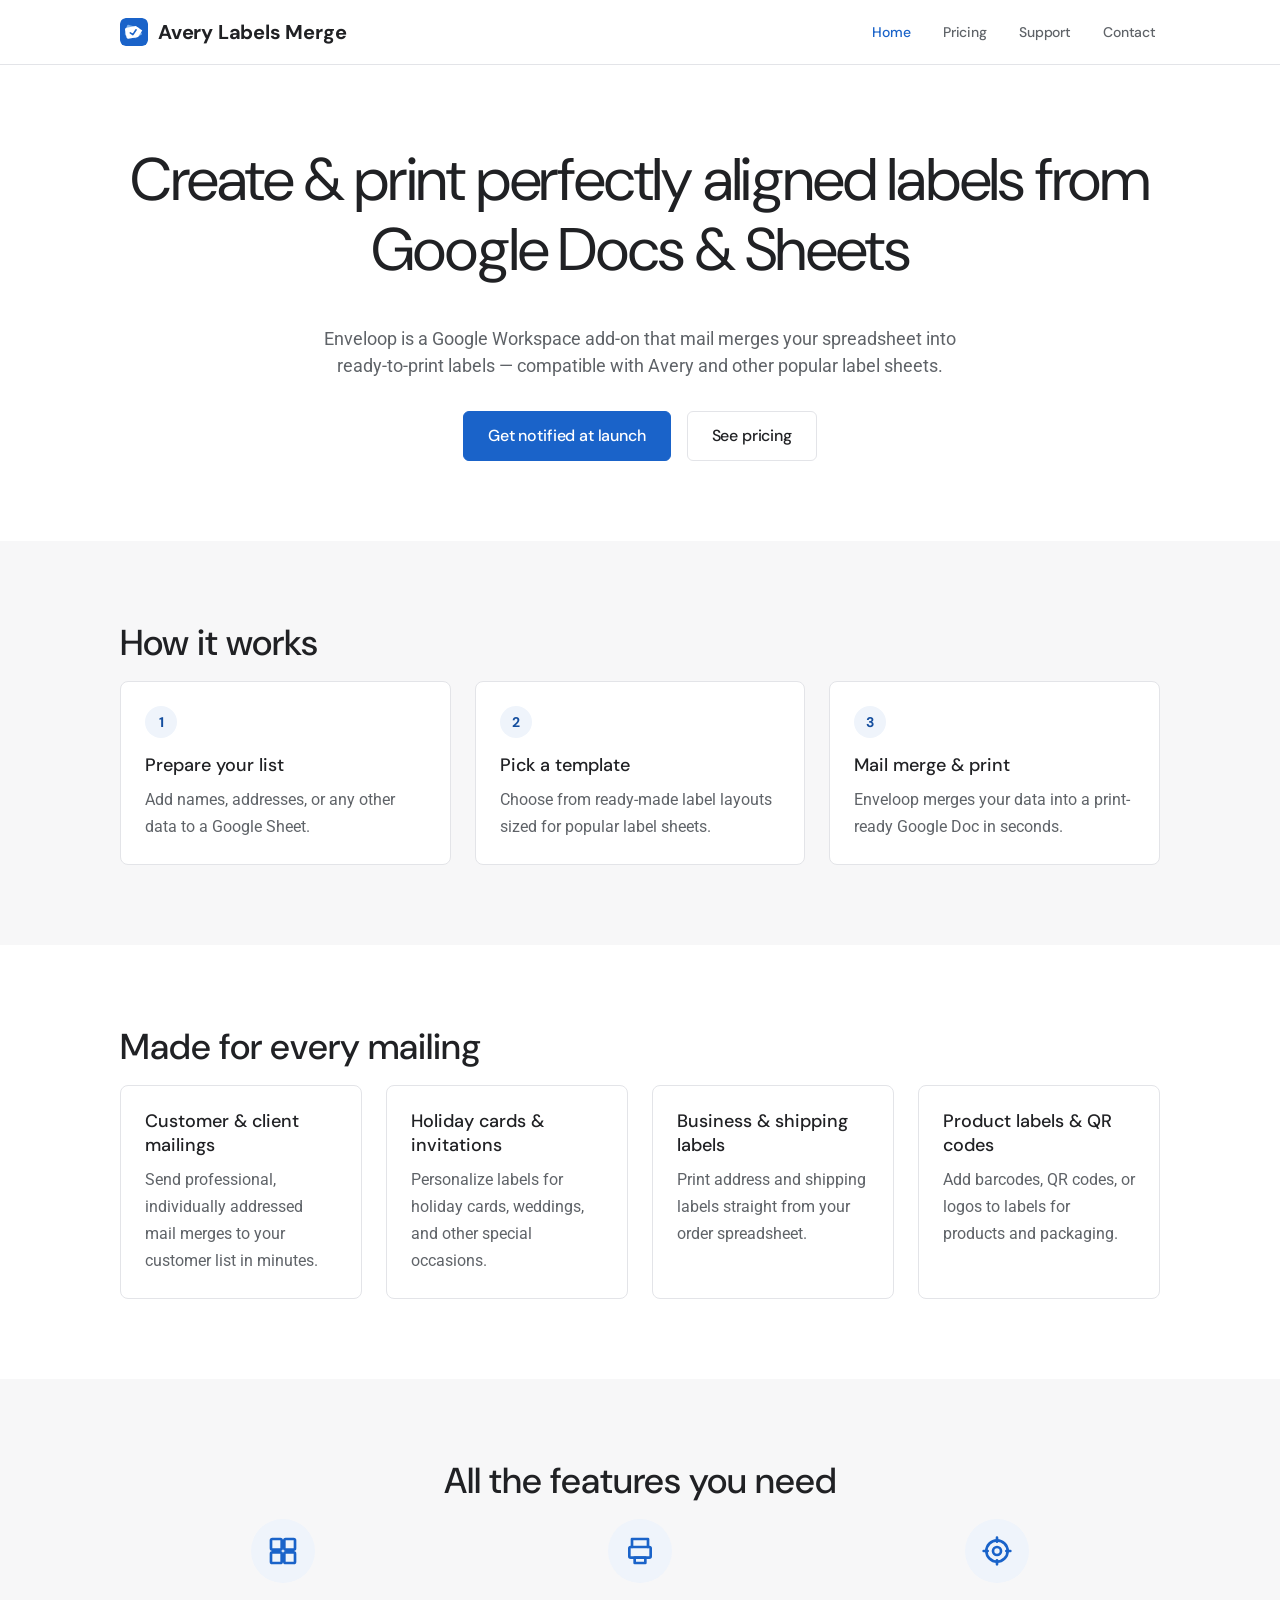
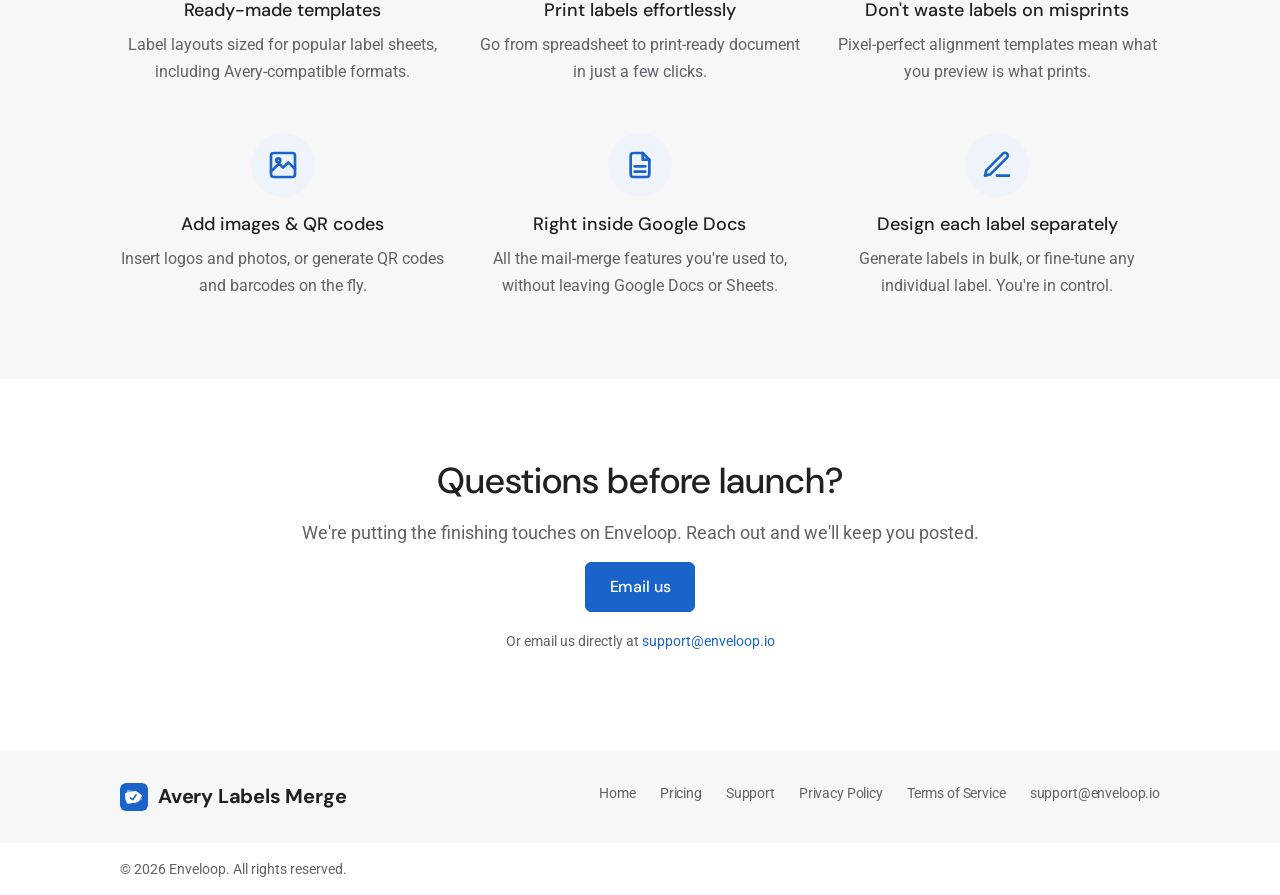
==== index.html @ 73e9cec3 "update logo" ====
<!doctype html>
<html lang="en">
<head>
  <meta charset="UTF-8">
  <meta name="viewport" content="width=device-width, initial-scale=1">
  <title>Enveloop — Mail Merge Labels for Google Docs &amp; Sheets</title>
  <meta name="description" content="Enveloop is a Google Workspace add-on that mail merges your spreadsheet into perfectly aligned, ready-to-print labels. Works with Avery and other popular label sheets.">
  <meta property="og:title" content="Enveloop — Mail Merge Labels for Google Docs &amp; Sheets">
  <meta property="og:description" content="Turn a Google Sheet into ready-to-print labels in minutes.">
  <meta property="og:image" content="assets/images/logo-512.png">
  <link rel="preconnect" href="https://fonts.googleapis.com">
  <link rel="preconnect" href="https://fonts.gstatic.com" crossorigin>
  <link href="https://fonts.googleapis.com/css2?family=DM+Sans:ital,opsz,wght@0,9..40,100..1000;1,9..40,100..1000&family=Roboto:ital,wght@0,100;0,300;0,400;0,500;0,700;0,900;1,100;1,300;1,400;1,500;1,700;1,900&display=swap" rel="stylesheet">
  <link rel="icon" type="image/svg+xml" href="favicon.svg">
  <link rel="icon" type="image/png" sizes="32x32" href="assets/images/logo-32.png">
  <link rel="icon" type="image/png" sizes="128x128" href="assets/images/logo-128.png">
  <link rel="apple-touch-icon" href="assets/images/logo-512.png">
  <link rel="stylesheet" href="assets/css/style.css">
</head>
<body>

  <header class="site-header">
    <div class="container header-inner">
      <a href="index.html" class="logo" aria-label="Enveloop home">
        <img src="assets/images/logo.svg" alt="" class="logo-mark" width="28" height="28">
        <span class="logo-text">Avery Labels Merge</span>
      </a>
      <nav class="nav" id="nav-menu">
        <a href="index.html" aria-current="page">Home</a>
        <a href="pricing.html">Pricing</a>
        <a href="support.html">Support</a>
        <a href="#contact">Contact</a>
      </nav>
      <button class="nav-toggle" aria-label="Toggle navigation" aria-expanded="false" aria-controls="nav-menu">
        <svg viewBox="0 0 24 24" fill="none" stroke="#202124" stroke-width="2" stroke-linecap="round">
          <line x1="3" y1="6" x2="21" y2="6"></line>
          <line x1="3" y1="12" x2="21" y2="12"></line>
          <line x1="3" y1="18" x2="21" y2="18"></line>
        </svg>
      </button>
    </div>
  </header>

  <main>
    <section class="section hero">
      <div class="container">
        <h1>Create &amp; print perfectly aligned labels from Google Docs &amp; Sheets</h1>
        <p class="lede">Enveloop is a Google Workspace add-on that mail merges your spreadsheet into ready-to-print labels — compatible with Avery and other popular label sheets.</p>
        <div class="hero-actions">
          <a class="btn btn-primary" href="mailto:support@enveloop.io?subject=Notify%20me%20when%20Enveloop%20launches">Get notified at launch</a>
          <a class="btn btn-outlined" href="pricing.html">See pricing</a>
        </div>
      </div>
    </section>

    <section class="section section-alt">
      <div class="container">
        <h2>How it works</h2>
        <div class="steps">
          <div class="step-card">
            <span class="step-number">1</span>
            <h3>Prepare your list</h3>
            <p>Add names, addresses, or any other data to a Google Sheet.</p>
          </div>
          <div class="step-card">
            <span class="step-number">2</span>
            <h3>Pick a template</h3>
            <p>Choose from ready-made label layouts sized for popular label sheets.</p>
          </div>
          <div class="step-card">
            <span class="step-number">3</span>
            <h3>Mail merge &amp; print</h3>
            <p>Enveloop merges your data into a print-ready Google Doc in seconds.</p>
          </div>
        </div>
      </div>
    </section>

    <section class="section">
      <div class="container">
        <h2>Made for every mailing</h2>
        <div class="features-grid">
          <div class="feature-card">
            <h3>Customer &amp; client mailings</h3>
            <p>Send professional, individually addressed mail merges to your customer list in minutes.</p>
          </div>
          <div class="feature-card">
            <h3>Holiday cards &amp; invitations</h3>
            <p>Personalize labels for holiday cards, weddings, and other special occasions.</p>
          </div>
          <div class="feature-card">
            <h3>Business &amp; shipping labels</h3>
            <p>Print address and shipping labels straight from your order spreadsheet.</p>
          </div>
          <div class="feature-card">
            <h3>Product labels &amp; QR codes</h3>
            <p>Add barcodes, QR codes, or logos to labels for products and packaging.</p>
          </div>
        </div>
      </div>
    </section>

    <section class="section section-alt icon-features-section">
      <div class="container">
        <h2>All the features you need</h2>
        <div class="icon-features">
          <div class="icon-feature-item">
            <div class="feature-icon-badge">
              <svg viewBox="0 0 24 24" fill="none" stroke="currentColor" stroke-width="2" stroke-linecap="round" stroke-linejoin="round" aria-hidden="true">
                <rect x="3" y="3" width="8" height="8" rx="1"></rect>
                <rect x="13" y="3" width="8" height="8" rx="1"></rect>
                <rect x="3" y="13" width="8" height="8" rx="1"></rect>
                <rect x="13" y="13" width="8" height="8" rx="1"></rect>
              </svg>
            </div>
            <h3>Ready-made templates</h3>
            <p>Label layouts sized for popular label sheets, including Avery-compatible formats.</p>
          </div>
          <div class="icon-feature-item">
            <div class="feature-icon-badge">
              <svg viewBox="0 0 24 24" fill="none" stroke="currentColor" stroke-width="2" stroke-linecap="round" stroke-linejoin="round" aria-hidden="true">
                <path d="M6 9V3h12v6"></path>
                <rect x="4" y="9" width="16" height="8" rx="1"></rect>
                <path d="M8 17h8v4H8z"></path>
              </svg>
            </div>
            <h3>Print labels effortlessly</h3>
            <p>Go from spreadsheet to print-ready document in just a few clicks.</p>
          </div>
          <div class="icon-feature-item">
            <div class="feature-icon-badge">
              <svg viewBox="0 0 24 24" fill="none" stroke="currentColor" stroke-width="2" stroke-linecap="round" stroke-linejoin="round" aria-hidden="true">
                <circle cx="12" cy="12" r="8"></circle>
                <circle cx="12" cy="12" r="3"></circle>
                <path d="M12 2v3M12 19v3M2 12h3M19 12h3"></path>
              </svg>
            </div>
            <h3>Don't waste labels on misprints</h3>
            <p>Pixel-perfect alignment templates mean what you preview is what prints.</p>
          </div>
          <div class="icon-feature-item">
            <div class="feature-icon-badge">
              <svg viewBox="0 0 24 24" fill="none" stroke="currentColor" stroke-width="2" stroke-linecap="round" stroke-linejoin="round" aria-hidden="true">
                <rect x="3" y="3" width="18" height="18" rx="2"></rect>
                <circle cx="8.5" cy="8.5" r="1.5"></circle>
                <path d="M21 15l-5-5-4 4-3-3-6 6"></path>
              </svg>
            </div>
            <h3>Add images &amp; QR codes</h3>
            <p>Insert logos and photos, or generate QR codes and barcodes on the fly.</p>
          </div>
          <div class="icon-feature-item">
            <div class="feature-icon-badge">
              <svg viewBox="0 0 24 24" fill="none" stroke="currentColor" stroke-width="2" stroke-linecap="round" stroke-linejoin="round" aria-hidden="true">
                <path d="M7 3h7l5 5v11a2 2 0 0 1-2 2H7a2 2 0 0 1-2-2V5a2 2 0 0 1 2-2z"></path>
                <path d="M14 3v5h5"></path>
                <path d="M8 13h8M8 17h8"></path>
              </svg>
            </div>
            <h3>Right inside Google Docs</h3>
            <p>All the mail-merge features you're used to, without leaving Google Docs or Sheets.</p>
          </div>
          <div class="icon-feature-item">
            <div class="feature-icon-badge">
              <svg viewBox="0 0 24 24" fill="none" stroke="currentColor" stroke-width="2" stroke-linecap="round" stroke-linejoin="round" aria-hidden="true">
                <path d="M12 20h9"></path>
                <path d="M16.5 3.5a2.1 2.1 0 0 1 3 3L7 19l-4 1 1-4 12.5-12.5z"></path>
              </svg>
            </div>
            <h3>Design each label separately</h3>
            <p>Generate labels in bulk, or fine-tune any individual label. You're in control.</p>
          </div>
        </div>
      </div>
    </section>

    <section id="contact" class="section contact-section">
      <div class="container">
        <h2>Questions before launch?</h2>
        <p>We're putting the finishing touches on Enveloop. Reach out and we'll keep you posted.</p>
        <a class="btn btn-primary" href="mailto:support@enveloop.io?subject=Enveloop%20Inquiry">Email us</a>
        <p class="email-fallback">Or email us directly at <a href="mailto:support@enveloop.io">support@enveloop.io</a></p>
      </div>
    </section>
  </main>

  <footer>
    <div class="footer-top">
      <div class="container footer-top-inner">
        <div class="footer-brand">
          <a href="index.html" class="logo" aria-label="Enveloop home">
            <img src="assets/images/logo.svg" alt="" class="logo-mark" width="28" height="28">
            <span class="logo-text">Avery Labels Merge</span>
          </a>
        </div>
        <nav class="footer-nav">
          <a href="index.html">Home</a>
          <a href="pricing.html">Pricing</a>
          <a href="support.html">Support</a>
          <a href="privacy-policy.html">Privacy Policy</a>
          <a href="terms-of-service.html">Terms of Service</a>
          <a href="mailto:support@enveloop.io" class="email-link">support@enveloop.io</a>
        </nav>
      </div>
    </div>
    <div class="footer-bottom">
      <div class="container">
        <p>&copy; 2026 Enveloop. All rights reserved.</p>
      </div>
    </div>
  </footer>

  <script src="assets/js/main.js" defer></script>
</body>
</html>
---- assets/css/style.css ----
/* ==========================================================================
   Tokens
   ========================================================================== */
:root {
  --color-text: #202124;
  --color-text-muted: #5f6368;
  --color-border: #e3e4e8;
  --color-hover-bg: #f1f2f3;
  --color-placeholder: #9c9fab;
  --color-primary: #1a63c9;
  --color-primary-hover: #144e9e;
  --color-primary-light-bg: #eff4fb;
  --color-accent: #7db1ec;
  --color-danger: #ff3b30;
  --color-bg-alt: #f7f7f8;
  --color-white: #ffffff;

  --font-heading: "DM Sans", sans-serif;
  --font-body: "Roboto", sans-serif;

  --space-1: 8px;
  --space-2: 16px;
  --space-3: 24px;
  --space-4: 32px;
  --space-5: 40px;
  --space-6: 48px;
  --space-8: 64px;
  --space-10: 80px;

  --radius-sm: 6px;
  --radius-md: 8px;
  --radius-lg: 12px;
  --radius-xl: 16px;

  --container-width: 1088px;
}

/* ==========================================================================
   Reset
   ========================================================================== */
*, *::before, *::after {
  box-sizing: border-box;
}

html {
  scroll-behavior: smooth;
}

body {
  margin: 0;
}

img, svg {
  display: block;
  max-width: 100%;
}

a {
  color: inherit;
  text-decoration: none;
}

ul {
  margin: 0;
  padding: 0;
  list-style: none;
}

/* ==========================================================================
   Base typography
   ========================================================================== */
body {
  font-family: var(--font-body);
  font-size: 18px;
  line-height: 150%;
  color: var(--color-text-muted);
  background: var(--color-white);
}

h1, h2, h3, h4 {
  font-family: var(--font-heading);
  color: var(--color-text);
  margin: 0 0 var(--space-2);
}

h1 {
  font-weight: 400;
  letter-spacing: -0.02em;
  font-size: 40px;
  line-height: 120%;
  margin-bottom: var(--space-5);
}

h2 {
  font-weight: 500;
  font-size: 32px;
  line-height: 125%;
}

h3 {
  font-weight: 500;
  font-size: 24px;
  line-height: 133%;
}

p {
  margin: 0 0 var(--space-2);
}

@media (min-width: 992px) {
  h1 {
    font-size: 60px;
    line-height: 117%;
  }

  h2 {
    font-size: 36px;
    line-height: 122%;
  }
}

/* ==========================================================================
   Layout helpers
   ========================================================================== */
.container {
  width: 100%;
  max-width: var(--container-width);
  margin-inline: auto;
  padding-inline: var(--space-2);
}

@media (min-width: 1200px) {
  .container {
    padding-inline: var(--space-3);
  }
}

.section {
  padding-block: var(--space-5);
}

@media (min-width: 992px) {
  .section {
    padding-block: var(--space-10);
  }
}

.section-alt {
  background: var(--color-bg-alt);
}

/* ==========================================================================
   Buttons
   ========================================================================== */
.btn {
  position: relative;
  display: inline-flex;
  align-items: center;
  justify-content: center;
  white-space: nowrap;
  font-family: var(--font-heading);
  font-size: 16px;
  line-height: 150%;
  font-weight: 500;
  letter-spacing: -0.01em;
  border-radius: var(--radius-sm);
  padding: 12px 24px;
  border: 1px solid transparent;
  cursor: pointer;
  transition: background-color 0.15s ease, border-color 0.15s ease, color 0.15s ease;
}

.btn-primary {
  background: var(--color-primary);
  border-color: var(--color-primary);
  color: var(--color-white);
}

.btn-primary:hover {
  background: var(--color-primary-hover);
  border-color: var(--color-primary-hover);
}

.btn-outlined {
  background: var(--color-white);
  border-color: var(--color-border);
  color: var(--color-text);
}

.btn-outlined:hover {
  background: var(--color-hover-bg);
}

/* ==========================================================================
   Header
   ========================================================================== */
.site-header {
  position: sticky;
  top: 0;
  z-index: 100;
  background: var(--color-white);
  border-bottom: 1px solid var(--color-border);
}

.header-inner {
  display: flex;
  align-items: center;
  justify-content: space-between;
  min-height: 64px;
  gap: var(--space-2);
}

.logo {
  display: inline-flex;
  align-items: center;
  gap: 10px;
  flex-shrink: 0;
}

.logo-mark {
  width: 28px;
  height: 28px;
  border-radius: var(--radius-sm);
}

.logo-text {
  font-family: var(--font-heading);
  font-size: 20px;
  font-weight: 700;
  letter-spacing: -0.01em;
  color: var(--color-text);
}

.nav {
  display: flex;
  align-items: center;
  gap: var(--space-3);
}

.nav a {
  font-family: var(--font-heading);
  font-size: 14px;
  font-weight: 500;
  letter-spacing: -0.01em;
  color: var(--color-text-muted);
  padding: 8px 4px;
}

.nav a:hover,
.nav a[aria-current="page"] {
  color: var(--color-primary);
}

.nav-toggle {
  display: none;
  align-items: center;
  justify-content: center;
  width: 40px;
  height: 40px;
  padding: 0;
  border: 0;
  background: transparent;
  cursor: pointer;
}

.nav-toggle svg {
  width: 24px;
  height: 24px;
}

@media (max-width: 767px) {
  .nav-toggle {
    display: inline-flex;
  }

  .nav {
    position: absolute;
    top: 100%;
    left: 0;
    right: 0;
    flex-direction: column;
    align-items: flex-start;
    gap: 0;
    background: var(--color-white);
    border-bottom: 1px solid var(--color-border);
    padding: var(--space-2);
    display: none;
  }

  .nav.is-open {
    display: flex;
  }

  .nav a {
    width: 100%;
    padding: 12px 4px;
  }
}

/* ==========================================================================
   Hero
   ========================================================================== */
.hero {
  text-align: center;
}

.hero .lede {
  max-width: 640px;
  margin: 0 auto var(--space-4);
  font-size: 18px;
  line-height: 150%;
}

.hero-actions {
  display: flex;
  flex-wrap: wrap;
  justify-content: center;
  gap: var(--space-2);
}

/* ==========================================================================
   How it works (steps)
   ========================================================================== */
.steps {
  display: grid;
  gap: var(--space-3);
  grid-template-columns: 1fr;
  counter-reset: step;
}

@media (min-width: 768px) {
  .steps {
    grid-template-columns: repeat(3, 1fr);
  }
}

.step-card {
  border: 1px solid var(--color-border);
  border-radius: var(--radius-md);
  padding: var(--space-3);
  background: var(--color-white);
}

.step-number {
  display: inline-flex;
  align-items: center;
  justify-content: center;
  width: 32px;
  height: 32px;
  margin-bottom: var(--space-2);
  border-radius: 50%;
  background: var(--color-primary-light-bg);
  color: var(--color-primary-hover);
  font-family: var(--font-heading);
  font-weight: 700;
  font-size: 14px;
}

.step-card h3 {
  font-size: 18px;
  margin-bottom: var(--space-1);
}

.step-card p {
  margin-bottom: 0;
  font-size: 16px;
}

/* ==========================================================================
   Features
   ========================================================================== */
.features-grid {
  display: grid;
  gap: var(--space-3);
  grid-template-columns: 1fr;
}

@media (min-width: 768px) {
  .features-grid {
    grid-template-columns: repeat(2, 1fr);
  }
}

@media (min-width: 1200px) {
  .features-grid {
    grid-template-columns: repeat(4, 1fr);
  }
}

.feature-card {
  border: 1px solid var(--color-border);
  border-radius: var(--radius-md);
  padding: var(--space-3);
}

.feature-card h3 {
  font-size: 18px;
  margin-bottom: var(--space-1);
}

.feature-card p {
  margin-bottom: 0;
  font-size: 16px;
}

/* ==========================================================================
   Icon features (centered icon-led feature list)
   ========================================================================== */
.icon-features-section {
  text-align: center;
}

.icon-features {
  display: grid;
  gap: var(--space-6) var(--space-4);
  grid-template-columns: 1fr;
}

@media (min-width: 768px) {
  .icon-features {
    grid-template-columns: repeat(3, 1fr);
  }
}

.feature-icon-badge {
  display: flex;
  align-items: center;
  justify-content: center;
  width: 64px;
  height: 64px;
  margin: 0 auto var(--space-2);
  border-radius: 50%;
  background: var(--color-primary-light-bg);
  color: var(--color-primary);
}

.feature-icon-badge svg {
  width: 32px;
  height: 32px;
}

.icon-feature-item h3 {
  font-size: 18px;
  margin-bottom: var(--space-1);
}

.icon-feature-item p {
  margin-bottom: 0;
  font-size: 16px;
}

/* ==========================================================================
   Page header (Pricing / Support)
   ========================================================================== */
.page-header {
  text-align: center;
}

.page-header .lede {
  max-width: 560px;
  margin: 0 auto;
  font-size: 18px;
}

/* ==========================================================================
   Pricing
   ========================================================================== */
.pricing-grid {
  display: grid;
  gap: var(--space-3);
  grid-template-columns: 1fr;
  align-items: stretch;
}

@media (min-width: 768px) {
  .pricing-grid {
    grid-template-columns: repeat(3, 1fr);
  }
}

.pricing-card {
  position: relative;
  display: flex;
  flex-direction: column;
  border: 1px solid var(--color-border);
  border-radius: var(--radius-lg);
  padding: var(--space-4);
  background: var(--color-white);
}

.pricing-card--featured {
  border-color: var(--color-primary);
  box-shadow: 0 0 0 1px var(--color-primary);
}

.pricing-badge {
  position: absolute;
  top: -14px;
  left: var(--space-4);
  background: var(--color-primary);
  color: var(--color-white);
  font-family: var(--font-heading);
  font-size: 12px;
  font-weight: 700;
  letter-spacing: 0.02em;
  text-transform: uppercase;
  padding: 4px 12px;
  border-radius: var(--radius-xl);
}

.pricing-card h3 {
  margin-bottom: 4px;
}

.pricing-price {
  font-family: var(--font-heading);
  color: var(--color-text);
  font-size: 36px;
  font-weight: 500;
  letter-spacing: -0.02em;
  margin-bottom: var(--space-3);
}

.pricing-price span {
  font-size: 16px;
  font-weight: 400;
  color: var(--color-text-muted);
}

.pricing-features {
  margin-bottom: var(--space-4);
  flex-grow: 1;
}

.pricing-features li {
  position: relative;
  padding-left: 24px;
  margin-bottom: var(--space-1);
  font-size: 15px;
}

.pricing-features li::before {
  content: "";
  position: absolute;
  left: 0;
  top: 8px;
  width: 14px;
  height: 10px;
  border-left: 2px solid var(--color-primary);
  border-bottom: 2px solid var(--color-primary);
  transform: rotate(-45deg);
}

.pricing-card .btn {
  width: 100%;
}

.pricing-note {
  text-align: center;
  margin-top: var(--space-4);
  font-size: 15px;
}

.pricing-note a {
  color: var(--color-primary);
}

/* ==========================================================================
   FAQ
   ========================================================================== */
.faq {
  max-width: 720px;
  margin: 0 auto;
}

.faq-item {
  border-bottom: 1px solid var(--color-border);
  padding-block: var(--space-2);
}

.faq-item summary {
  cursor: pointer;
  font-family: var(--font-heading);
  font-weight: 500;
  font-size: 17px;
  color: var(--color-text);
  list-style: none;
}

.faq-item summary::-webkit-details-marker {
  display: none;
}

.faq-item summary::before {
  content: "+";
  display: inline-block;
  width: 20px;
  color: var(--color-primary);
  font-weight: 700;
}

.faq-item[open] summary::before {
  content: "\2212";
}

.faq-item p {
  margin: var(--space-1) 0 0 20px;
  font-size: 15px;
}

/* ==========================================================================
   Contact section
   ========================================================================== */
.contact-section {
  text-align: center;
}

.contact-section .email-fallback {
  margin-top: var(--space-2);
  font-size: 14px;
}

.contact-section .email-fallback a {
  color: var(--color-primary);
}

/* ==========================================================================
   Footer
   ========================================================================== */
.footer-top {
  background: var(--color-bg-alt);
  padding-block: var(--space-4);
}

.footer-top-inner {
  display: flex;
  flex-wrap: wrap;
  align-items: flex-start;
  justify-content: space-between;
  gap: var(--space-3);
}

.footer-brand {
  display: flex;
  flex-direction: column;
  gap: var(--space-1);
}

.footer-nav {
  display: flex;
  flex-wrap: wrap;
  gap: var(--space-3);
}

.footer-nav a,
.footer-top .email-link {
  font-size: 14px;
  line-height: 143%;
  letter-spacing: -0.01em;
  color: var(--color-text-muted);
}

.footer-nav a:hover,
.footer-top .email-link:hover {
  color: var(--color-primary);
}

.footer-bottom {
  background: var(--color-white);
  padding-block: var(--space-2);
}

.footer-bottom p {
  margin: 0;
  font-size: 14px;
  line-height: 143%;
  color: var(--color-text-muted);
}

/* ==========================================================================
   Legal pages (Privacy Policy / Terms of Service)
   ========================================================================== */
.legal-page h1 {
  margin-bottom: var(--space-1);
}

.effective-date {
  font-size: 14px;
  color: var(--color-placeholder);
  margin-bottom: var(--space-5);
}

.legal-toc {
  border: 1px solid var(--color-border);
  border-radius: var(--radius-md);
  padding: var(--space-3);
  margin-bottom: var(--space-5);
}

.legal-toc p {
  font-family: var(--font-heading);
  font-weight: 500;
  color: var(--color-text);
  margin-bottom: var(--space-1);
}

.legal-toc ol {
  margin: 0;
  padding-left: 20px;
}

.legal-toc li {
  font-size: 14px;
  margin-bottom: 4px;
}

.legal-toc a {
  color: var(--color-text-muted);
}

.legal-toc a:hover {
  color: var(--color-primary);
}

.legal-content h2 {
  font-size: 24px;
  line-height: 133%;
  margin-top: var(--space-5);
  margin-bottom: var(--space-2);
  scroll-margin-top: 80px;
}

.legal-content h2:first-of-type {
  margin-top: 0;
}

.legal-content p,
.legal-content li {
  font-size: 16px;
  margin-bottom: var(--space-2);
}

.legal-content ul {
  padding-left: 20px;
  list-style: disc;
}

.legal-content strong {
  color: var(--color-text);
}
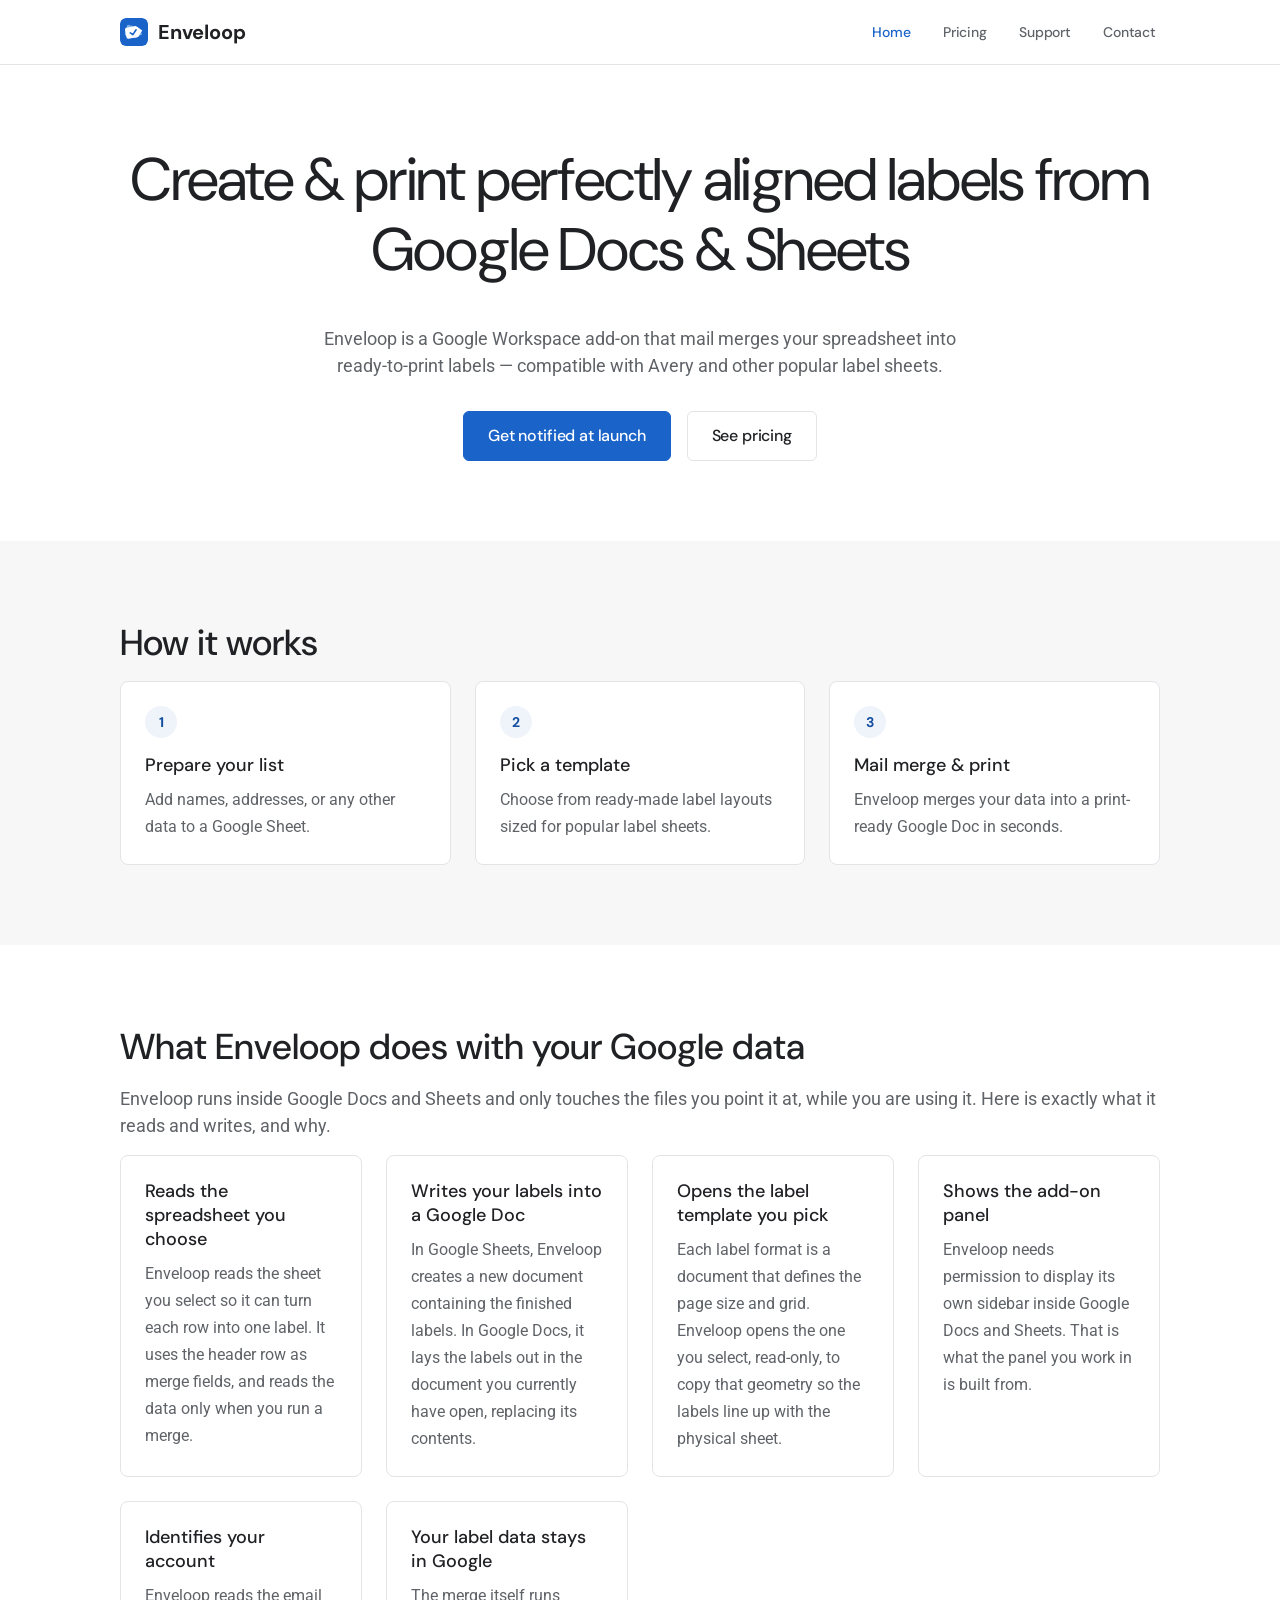
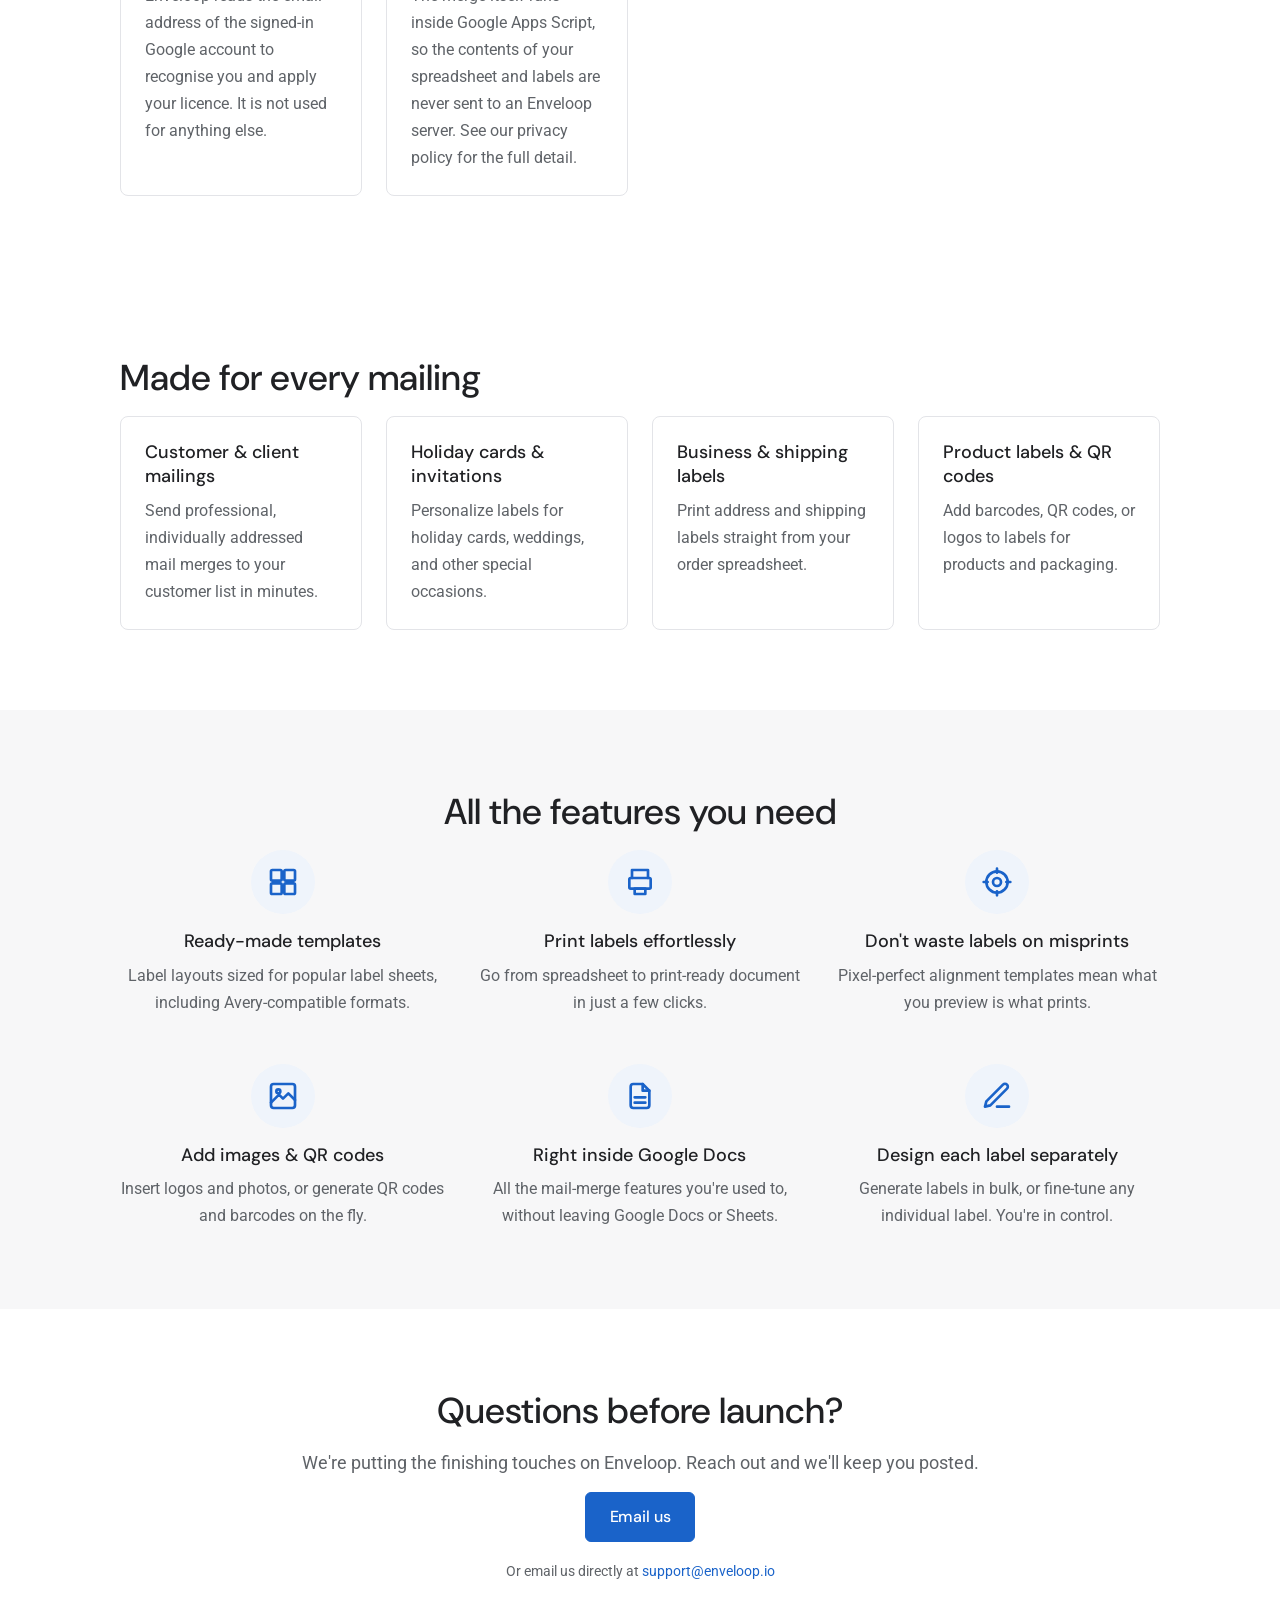
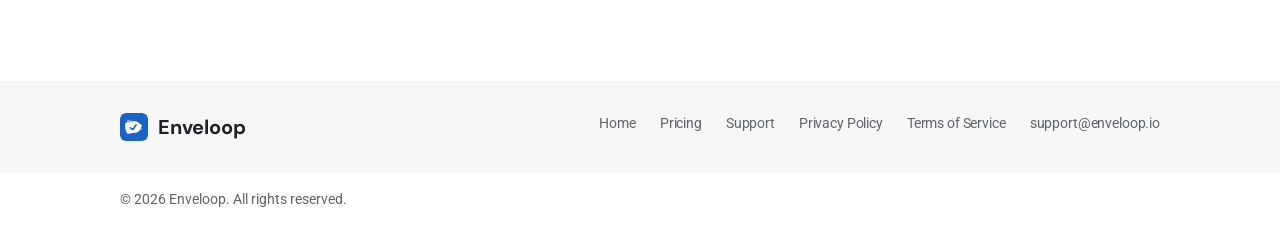
==== commit c83d5ed2: "Fix branding verification issues: single app name, explain data use Two issues were raised on the pr" ====
--- a/index.html
+++ b/index.html
@@ -23,7 +23,7 @@
     <div class="container header-inner">
       <a href="index.html" class="logo" aria-label="Enveloop home">
         <img src="assets/images/logo.svg" alt="" class="logo-mark" width="28" height="28">
-        <span class="logo-text">Avery Labels Merge</span>
+        <span class="logo-text">Enveloop</span>
       </a>
       <nav class="nav" id="nav-menu">
         <a href="index.html" aria-current="page">Home</a>
@@ -76,6 +76,39 @@
       </div>
     </section>
 
+    <section id="data-use" class="section">
+      <div class="container">
+        <h2>What Enveloop does with your Google data</h2>
+        <p class="lede">Enveloop runs inside Google Docs and Sheets and only touches the files you point it at, while you are using it. Here is exactly what it reads and writes, and why.</p>
+        <div class="features-grid">
+          <div class="feature-card">
+            <h3>Reads the spreadsheet you choose</h3>
+            <p>Enveloop reads the sheet you select so it can turn each row into one label. It uses the header row as merge fields, and reads the data only when you run a merge.</p>
+          </div>
+          <div class="feature-card">
+            <h3>Writes your labels into a Google Doc</h3>
+            <p>In Google Sheets, Enveloop creates a new document containing the finished labels. In Google Docs, it lays the labels out in the document you currently have open, replacing its contents.</p>
+          </div>
+          <div class="feature-card">
+            <h3>Opens the label template you pick</h3>
+            <p>Each label format is a document that defines the page size and grid. Enveloop opens the one you select, read-only, to copy that geometry so the labels line up with the physical sheet.</p>
+          </div>
+          <div class="feature-card">
+            <h3>Shows the add-on panel</h3>
+            <p>Enveloop needs permission to display its own sidebar inside Google Docs and Sheets. That is what the panel you work in is built from.</p>
+          </div>
+          <div class="feature-card">
+            <h3>Identifies your account</h3>
+            <p>Enveloop reads the email address of the signed-in Google account to recognise you and apply your licence. It is not used for anything else.</p>
+          </div>
+          <div class="feature-card">
+            <h3>Your label data stays in Google</h3>
+            <p>The merge itself runs inside Google Apps Script, so the contents of your spreadsheet and labels are never sent to an Enveloop server. See our <a href="privacy-policy.html">privacy policy</a> for the full detail.</p>
+          </div>
+        </div>
+      </div>
+    </section>
+
     <section class="section">
       <div class="container">
         <h2>Made for every mailing</h2>
@@ -190,7 +223,7 @@
         <div class="footer-brand">
           <a href="index.html" class="logo" aria-label="Enveloop home">
             <img src="assets/images/logo.svg" alt="" class="logo-mark" width="28" height="28">
-            <span class="logo-text">Avery Labels Merge</span>
+            <span class="logo-text">Enveloop</span>
           </a>
         </div>
         <nav class="footer-nav">
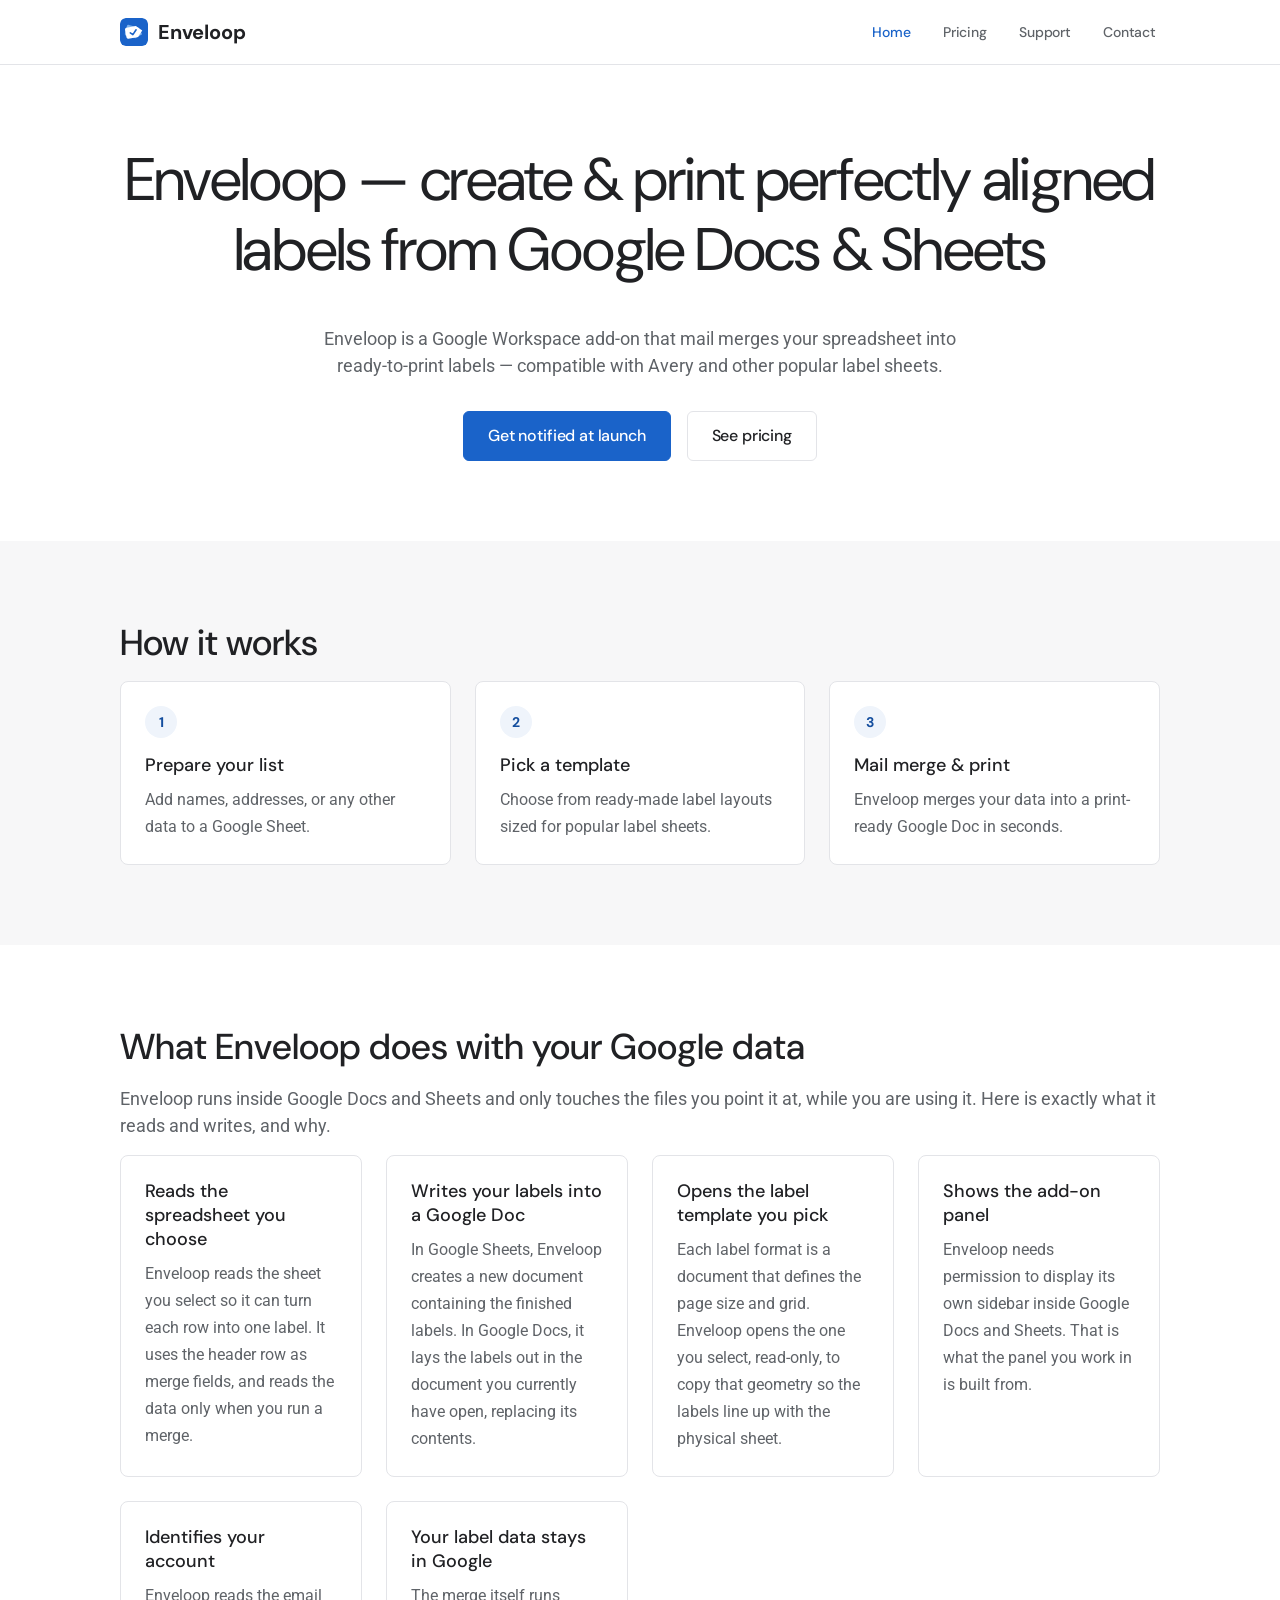
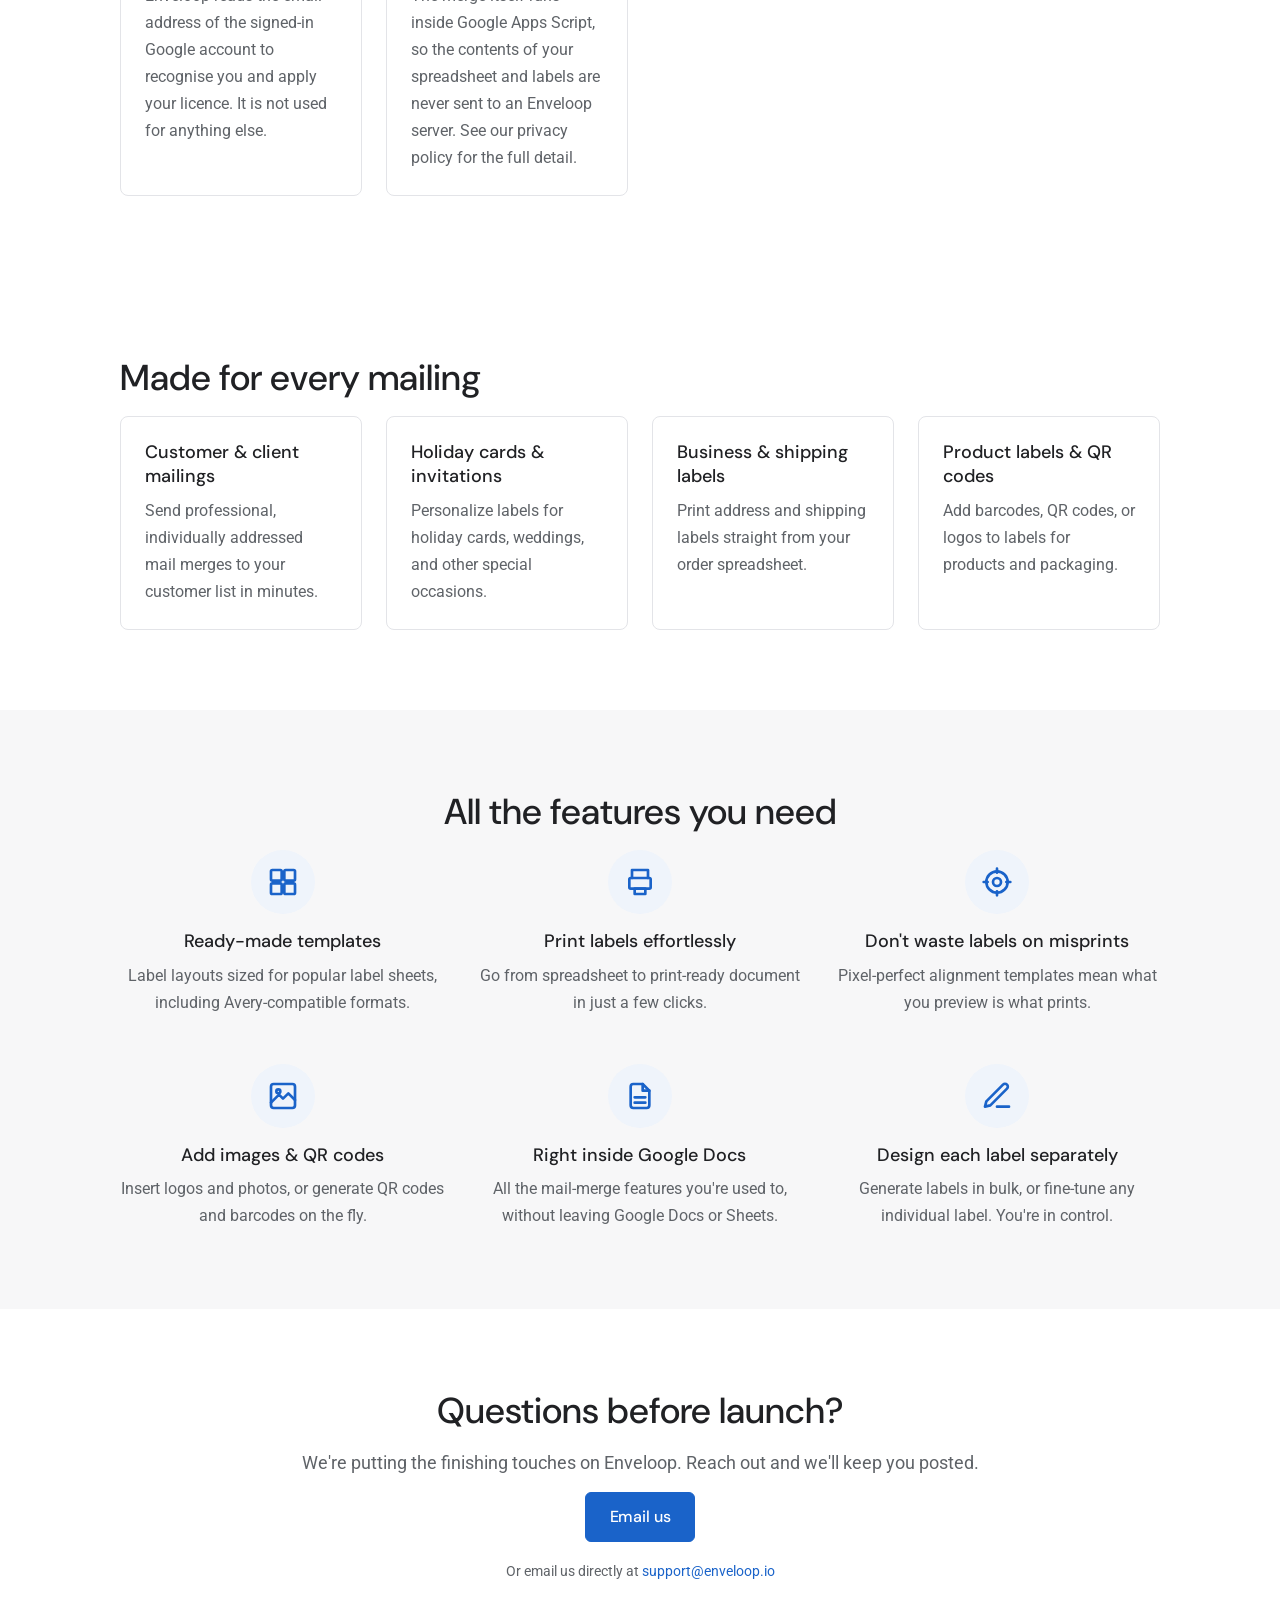
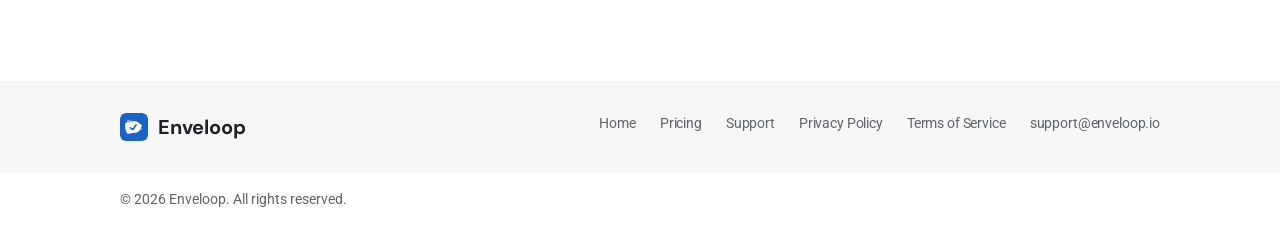
==== commit c6ad5b90: "Put the app name in the h1 and og:site_name Brand verification keeps reporting that the OAuth app na" ====
--- a/index.html
+++ b/index.html
@@ -5,6 +5,7 @@
   <meta name="viewport" content="width=device-width, initial-scale=1">
   <title>Enveloop — Mail Merge Labels for Google Docs &amp; Sheets</title>
   <meta name="description" content="Enveloop is a Google Workspace add-on that mail merges your spreadsheet into perfectly aligned, ready-to-print labels. Works with Avery and other popular label sheets.">
+  <meta property="og:site_name" content="Enveloop">
   <meta property="og:title" content="Enveloop — Mail Merge Labels for Google Docs &amp; Sheets">
   <meta property="og:description" content="Turn a Google Sheet into ready-to-print labels in minutes.">
   <meta property="og:image" content="assets/images/logo-512.png">
@@ -44,7 +45,7 @@
   <main>
     <section class="section hero">
       <div class="container">
-        <h1>Create &amp; print perfectly aligned labels from Google Docs &amp; Sheets</h1>
+        <h1>Enveloop — create &amp; print perfectly aligned labels from Google Docs &amp; Sheets</h1>
         <p class="lede">Enveloop is a Google Workspace add-on that mail merges your spreadsheet into ready-to-print labels — compatible with Avery and other popular label sheets.</p>
         <div class="hero-actions">
           <a class="btn btn-primary" href="mailto:support@enveloop.io?subject=Notify%20me%20when%20Enveloop%20launches">Get notified at launch</a>
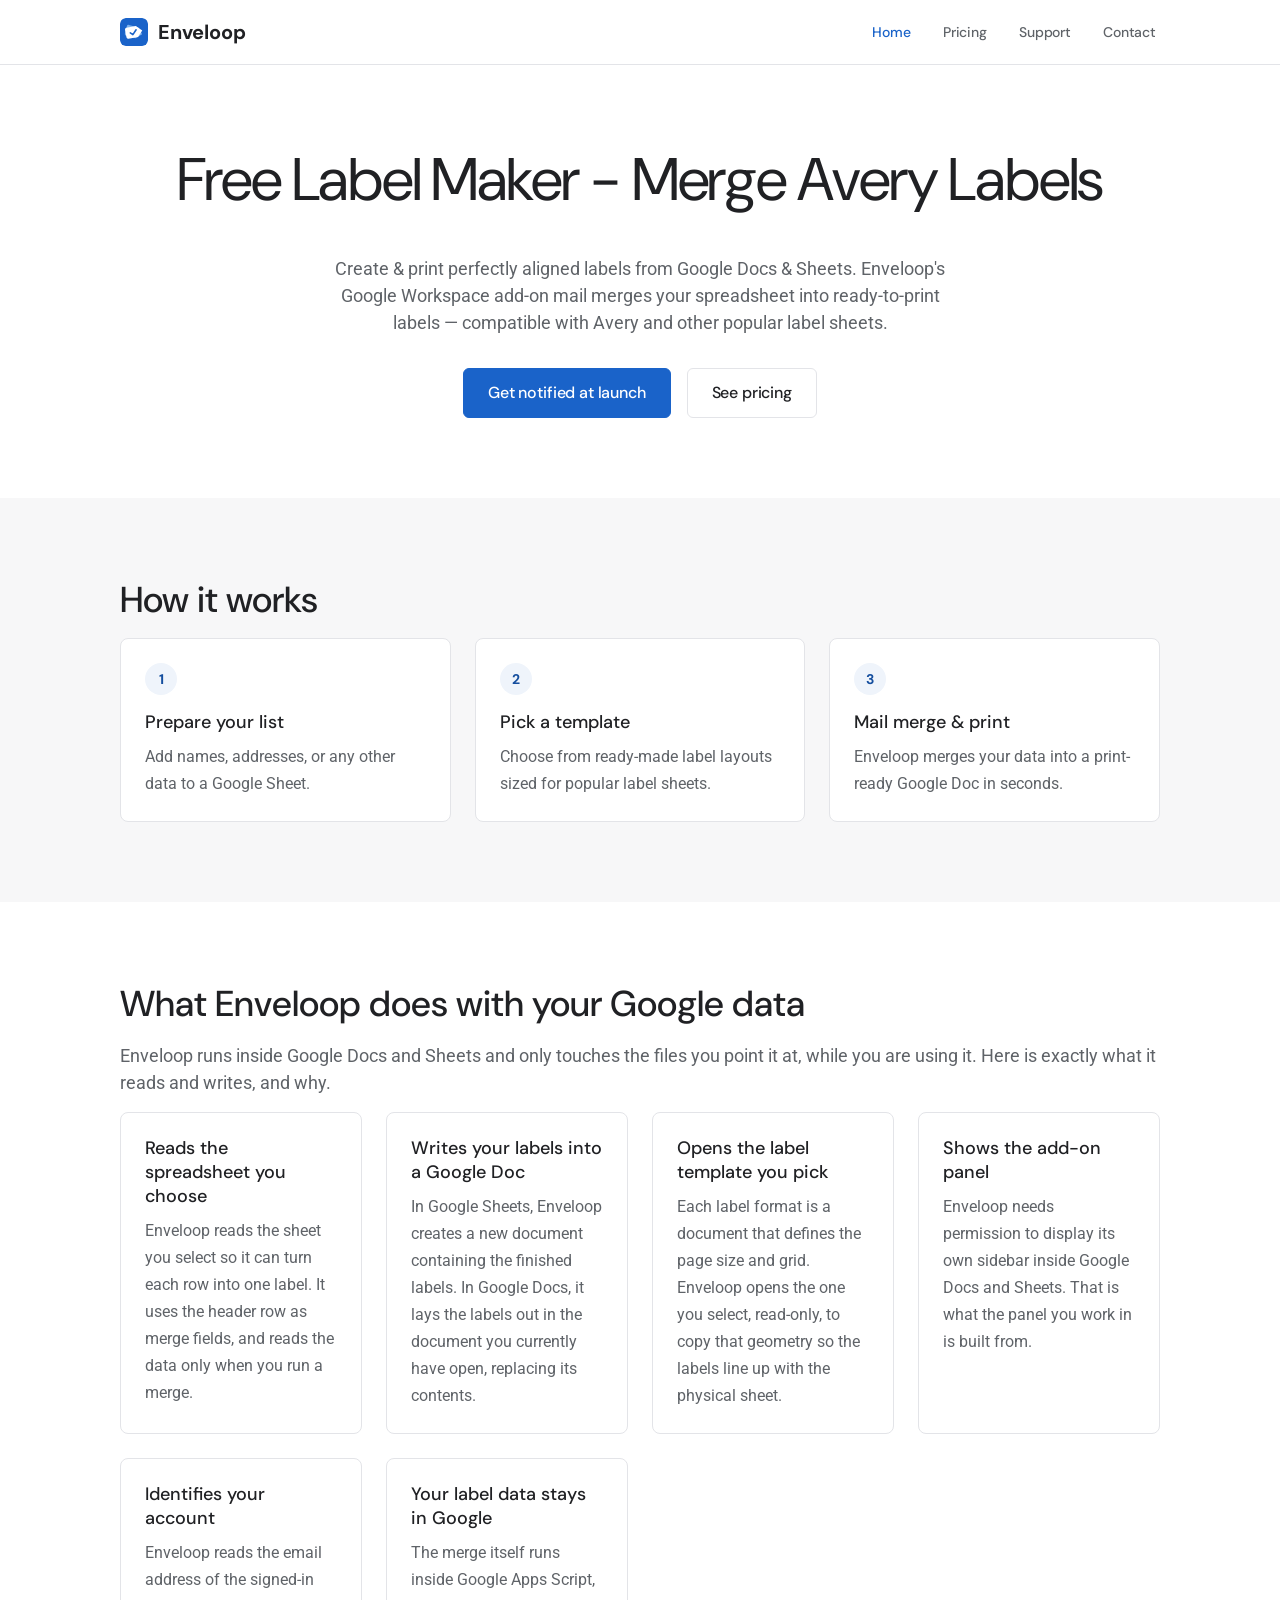
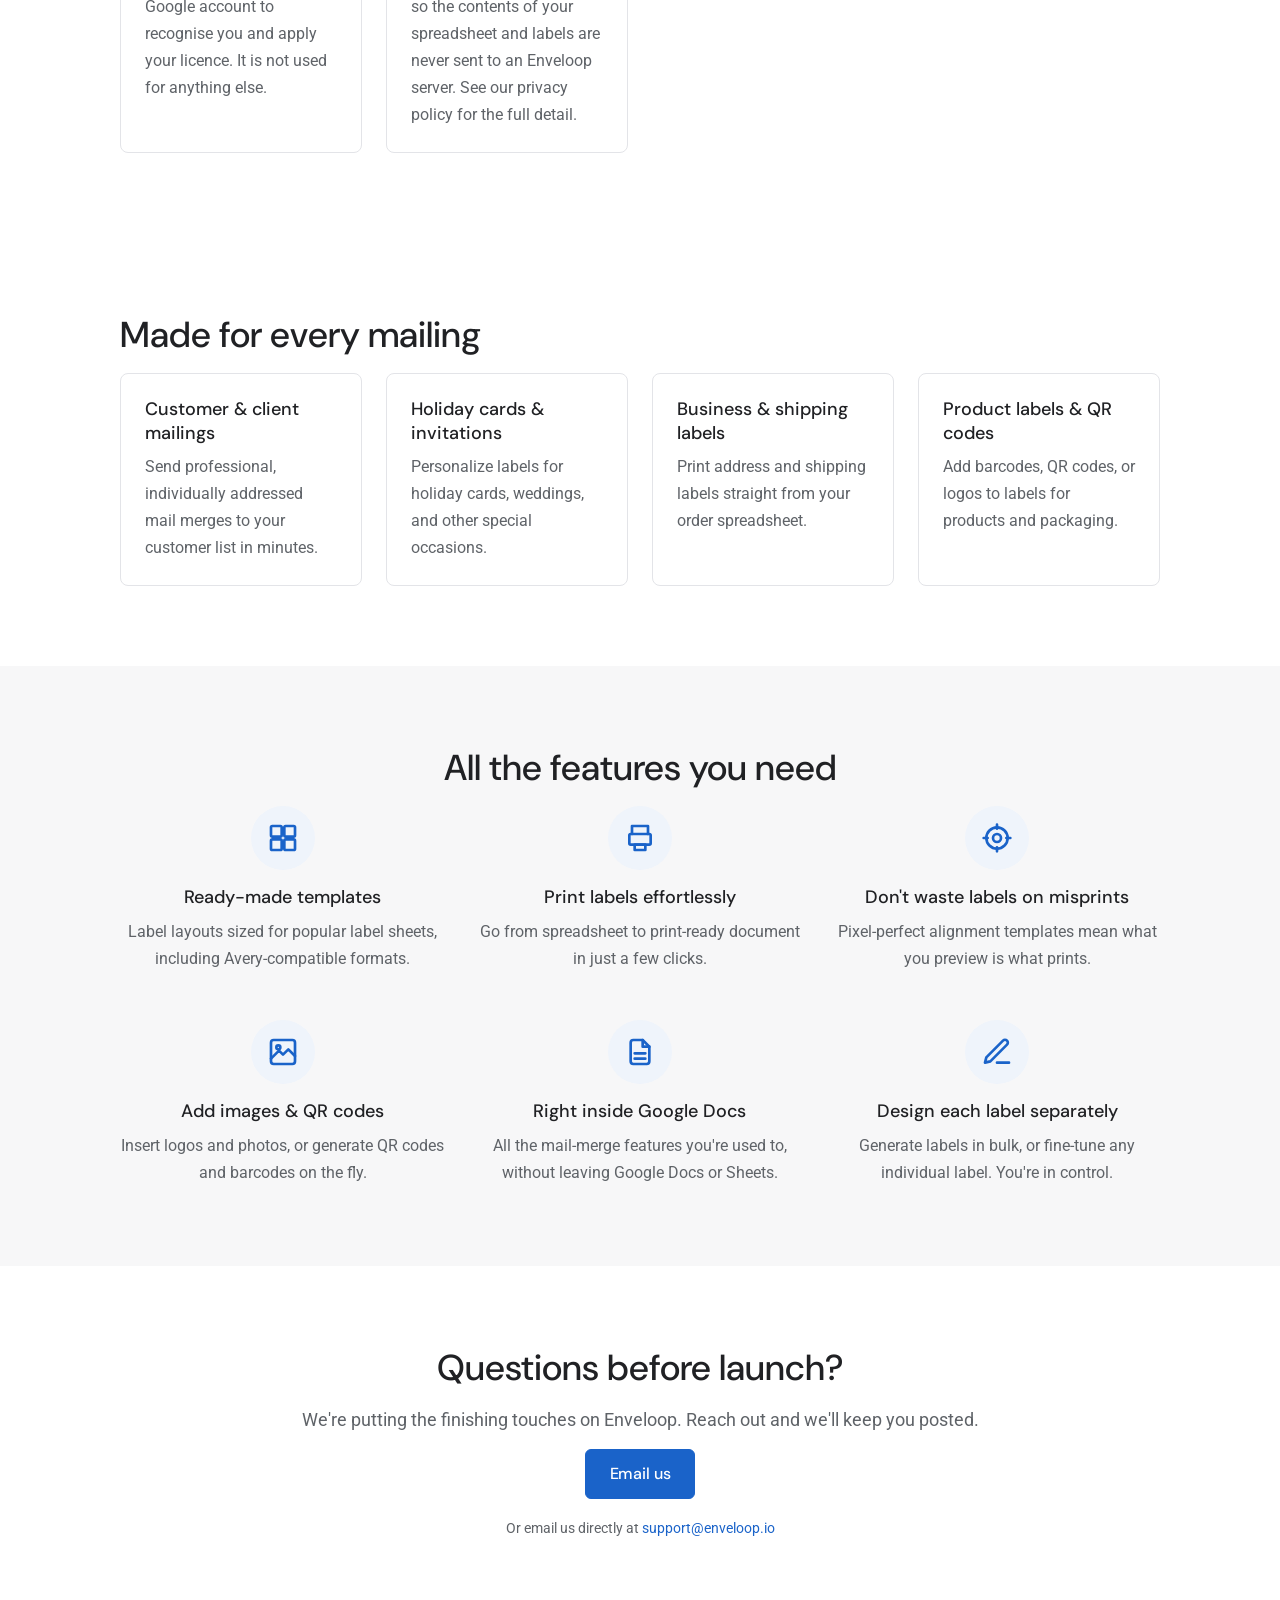
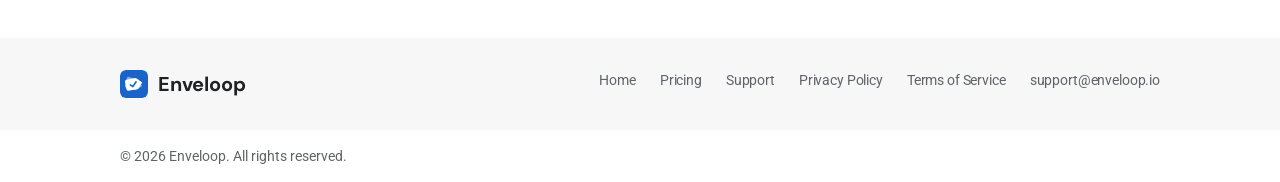
==== commit 6f5fb666: "Rename the app to Free Label Maker - Merge Avery Labels Google's branding verification rejected the " ====
--- a/index.html
+++ b/index.html
@@ -3,10 +3,11 @@
 <head>
   <meta charset="UTF-8">
   <meta name="viewport" content="width=device-width, initial-scale=1">
-  <title>Enveloop — Mail Merge Labels for Google Docs &amp; Sheets</title>
-  <meta name="description" content="Enveloop is a Google Workspace add-on that mail merges your spreadsheet into perfectly aligned, ready-to-print labels. Works with Avery and other popular label sheets.">
-  <meta property="og:site_name" content="Enveloop">
-  <meta property="og:title" content="Enveloop — Mail Merge Labels for Google Docs &amp; Sheets">
+  <title>Free Label Maker - Merge Avery Labels | Enveloop</title>
+  <meta name="description" content="Free Label Maker - Merge Avery Labels is a Google Workspace add-on by Enveloop that mail merges your spreadsheet into perfectly aligned, ready-to-print labels. Works with Avery and other popular label sheets.">
+  <meta name="application-name" content="Free Label Maker - Merge Avery Labels">
+  <meta property="og:site_name" content="Free Label Maker - Merge Avery Labels">
+  <meta property="og:title" content="Free Label Maker - Merge Avery Labels | Enveloop">
   <meta property="og:description" content="Turn a Google Sheet into ready-to-print labels in minutes.">
   <meta property="og:image" content="assets/images/logo-512.png">
   <link rel="preconnect" href="https://fonts.googleapis.com">
@@ -45,8 +46,8 @@
   <main>
     <section class="section hero">
       <div class="container">
-        <h1>Enveloop — create &amp; print perfectly aligned labels from Google Docs &amp; Sheets</h1>
-        <p class="lede">Enveloop is a Google Workspace add-on that mail merges your spreadsheet into ready-to-print labels — compatible with Avery and other popular label sheets.</p>
+        <h1>Free Label Maker - Merge Avery Labels</h1>
+        <p class="lede">Create &amp; print perfectly aligned labels from Google Docs &amp; Sheets. Enveloop's Google Workspace add-on mail merges your spreadsheet into ready-to-print labels — compatible with Avery and other popular label sheets.</p>
         <div class="hero-actions">
           <a class="btn btn-primary" href="mailto:support@enveloop.io?subject=Notify%20me%20when%20Enveloop%20launches">Get notified at launch</a>
           <a class="btn btn-outlined" href="pricing.html">See pricing</a>
@@ -104,7 +105,7 @@
           </div>
           <div class="feature-card">
             <h3>Your label data stays in Google</h3>
-            <p>The merge itself runs inside Google Apps Script, so the contents of your spreadsheet and labels are never sent to an Enveloop server. See our <a href="privacy-policy.html">privacy policy</a> for the full detail.</p>
+            <p>The merge itself runs inside Google Apps Script, so the contents of your spreadsheet and labels are never sent to an Enveloop server. See our <a href="https://enveloop.io/privacy-policy.html">privacy policy</a> for the full detail.</p>
           </div>
         </div>
       </div>
@@ -231,8 +232,8 @@
           <a href="index.html">Home</a>
           <a href="pricing.html">Pricing</a>
           <a href="support.html">Support</a>
-          <a href="privacy-policy.html">Privacy Policy</a>
-          <a href="terms-of-service.html">Terms of Service</a>
+          <a href="https://enveloop.io/privacy-policy.html">Privacy Policy</a>
+          <a href="https://enveloop.io/terms-of-service.html">Terms of Service</a>
           <a href="mailto:support@enveloop.io" class="email-link">support@enveloop.io</a>
         </nav>
       </div>
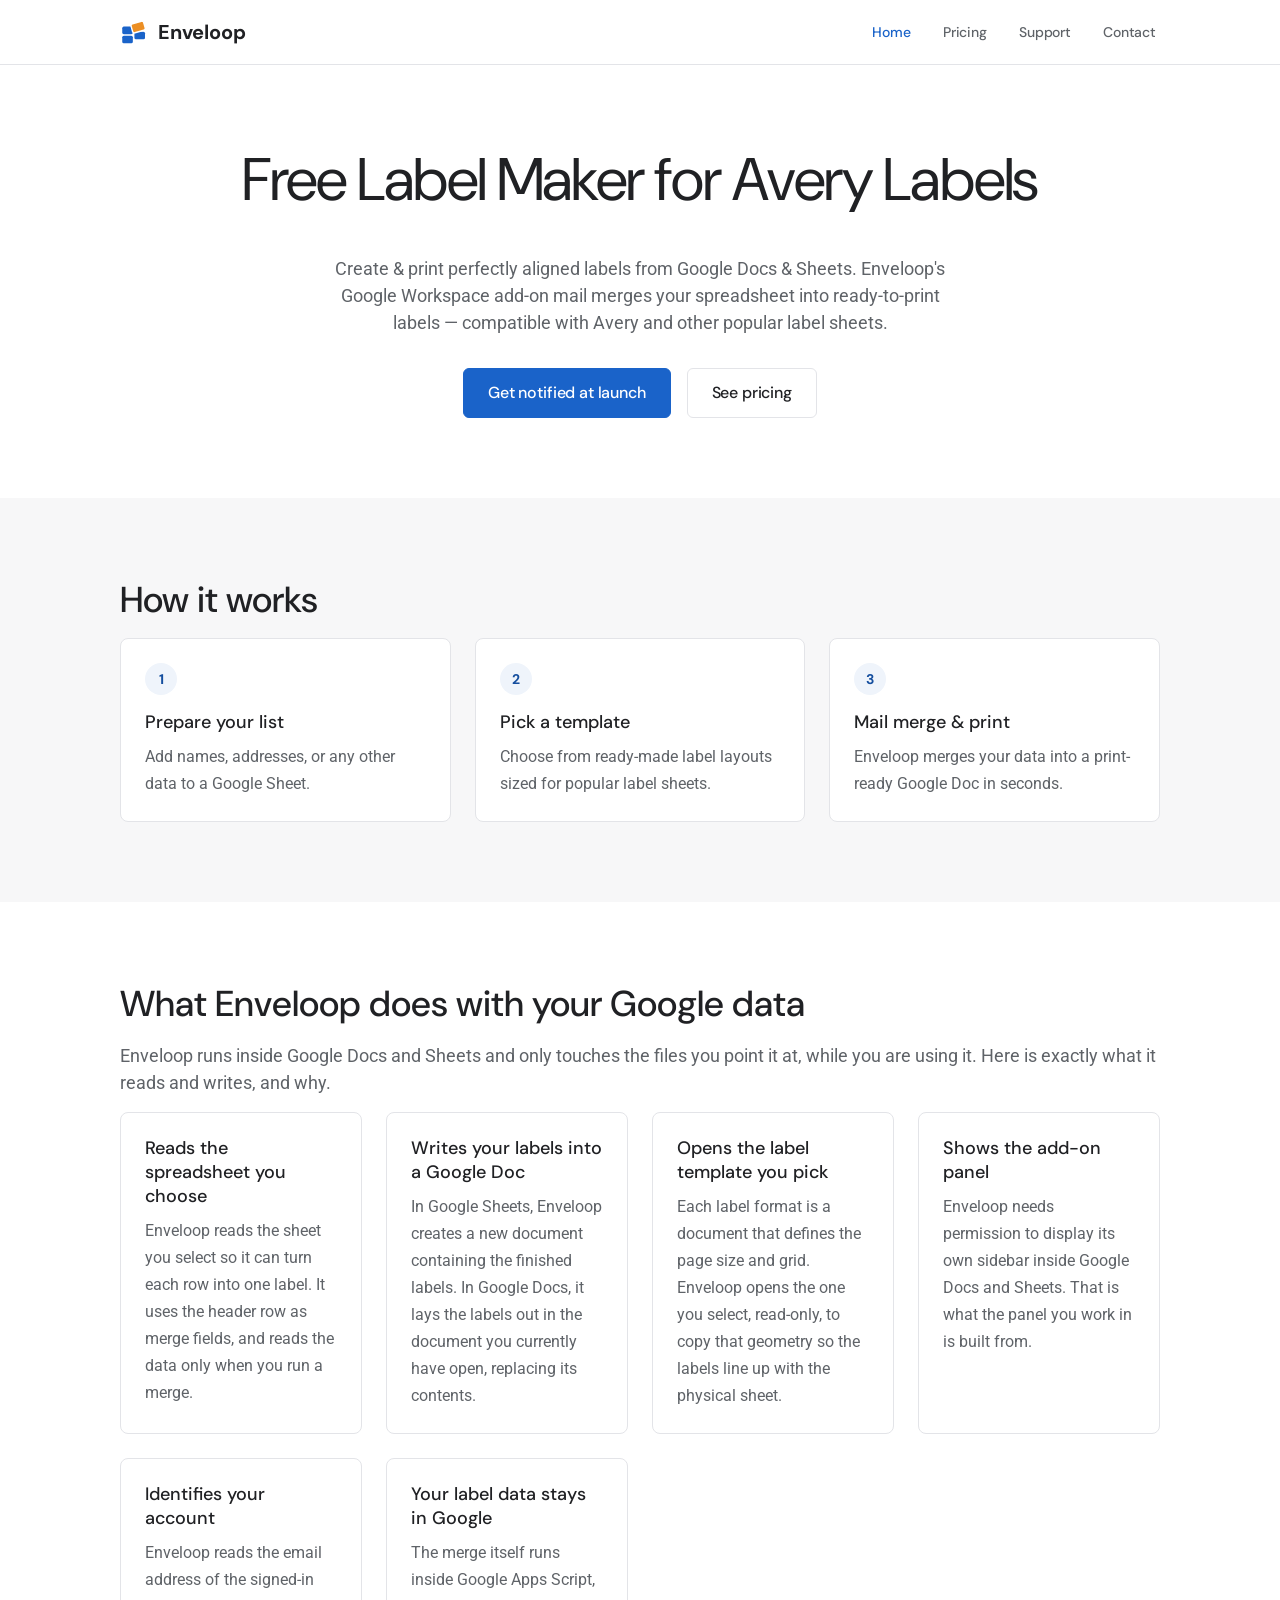
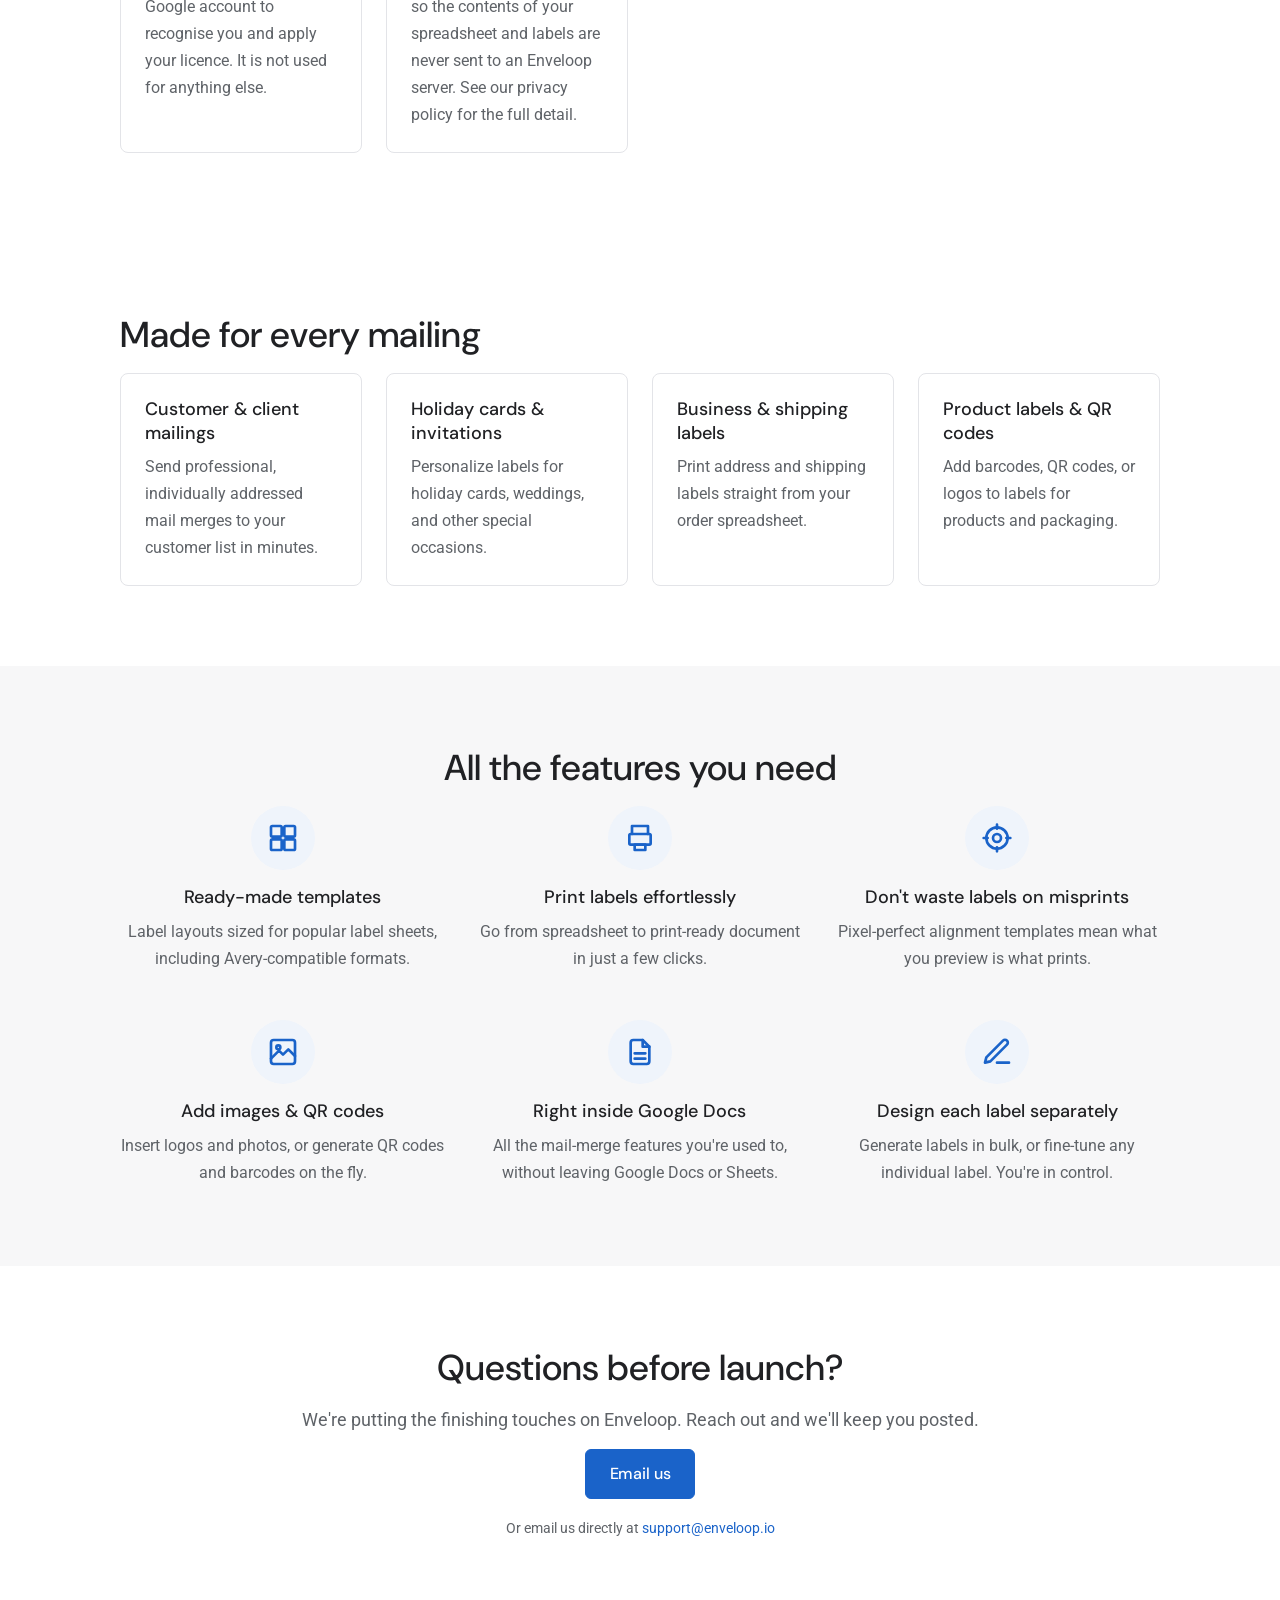
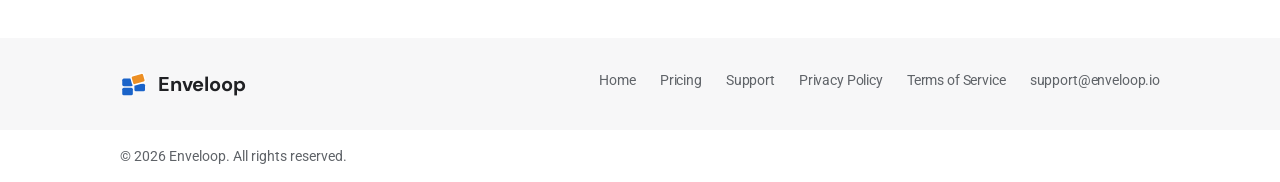
==== commit 5d6a7893: "Rename the app to Free Label Maker for Avery Labels Google requires the app name on the site to matc" ====
--- a/index.html
+++ b/index.html
@@ -3,11 +3,11 @@
 <head>
   <meta charset="UTF-8">
   <meta name="viewport" content="width=device-width, initial-scale=1">
-  <title>Free Label Maker - Merge Avery Labels | Enveloop</title>
-  <meta name="description" content="Free Label Maker - Merge Avery Labels is a Google Workspace add-on by Enveloop that mail merges your spreadsheet into perfectly aligned, ready-to-print labels. Works with Avery and other popular label sheets.">
-  <meta name="application-name" content="Free Label Maker - Merge Avery Labels">
-  <meta property="og:site_name" content="Free Label Maker - Merge Avery Labels">
-  <meta property="og:title" content="Free Label Maker - Merge Avery Labels | Enveloop">
+  <title>Free Label Maker for Avery Labels | Enveloop</title>
+  <meta name="description" content="Free Label Maker for Avery Labels is a Google Workspace add-on by Enveloop that mail merges your spreadsheet into perfectly aligned, ready-to-print labels. Works with Avery and other popular label sheets.">
+  <meta name="application-name" content="Free Label Maker for Avery Labels">
+  <meta property="og:site_name" content="Free Label Maker for Avery Labels">
+  <meta property="og:title" content="Free Label Maker for Avery Labels | Enveloop">
   <meta property="og:description" content="Turn a Google Sheet into ready-to-print labels in minutes.">
   <meta property="og:image" content="assets/images/logo-512.png">
   <link rel="preconnect" href="https://fonts.googleapis.com">
@@ -46,7 +46,7 @@
   <main>
     <section class="section hero">
       <div class="container">
-        <h1>Free Label Maker - Merge Avery Labels</h1>
+        <h1>Free Label Maker for Avery Labels</h1>
         <p class="lede">Create &amp; print perfectly aligned labels from Google Docs &amp; Sheets. Enveloop's Google Workspace add-on mail merges your spreadsheet into ready-to-print labels — compatible with Avery and other popular label sheets.</p>
         <div class="hero-actions">
           <a class="btn btn-primary" href="mailto:support@enveloop.io?subject=Notify%20me%20when%20Enveloop%20launches">Get notified at launch</a>
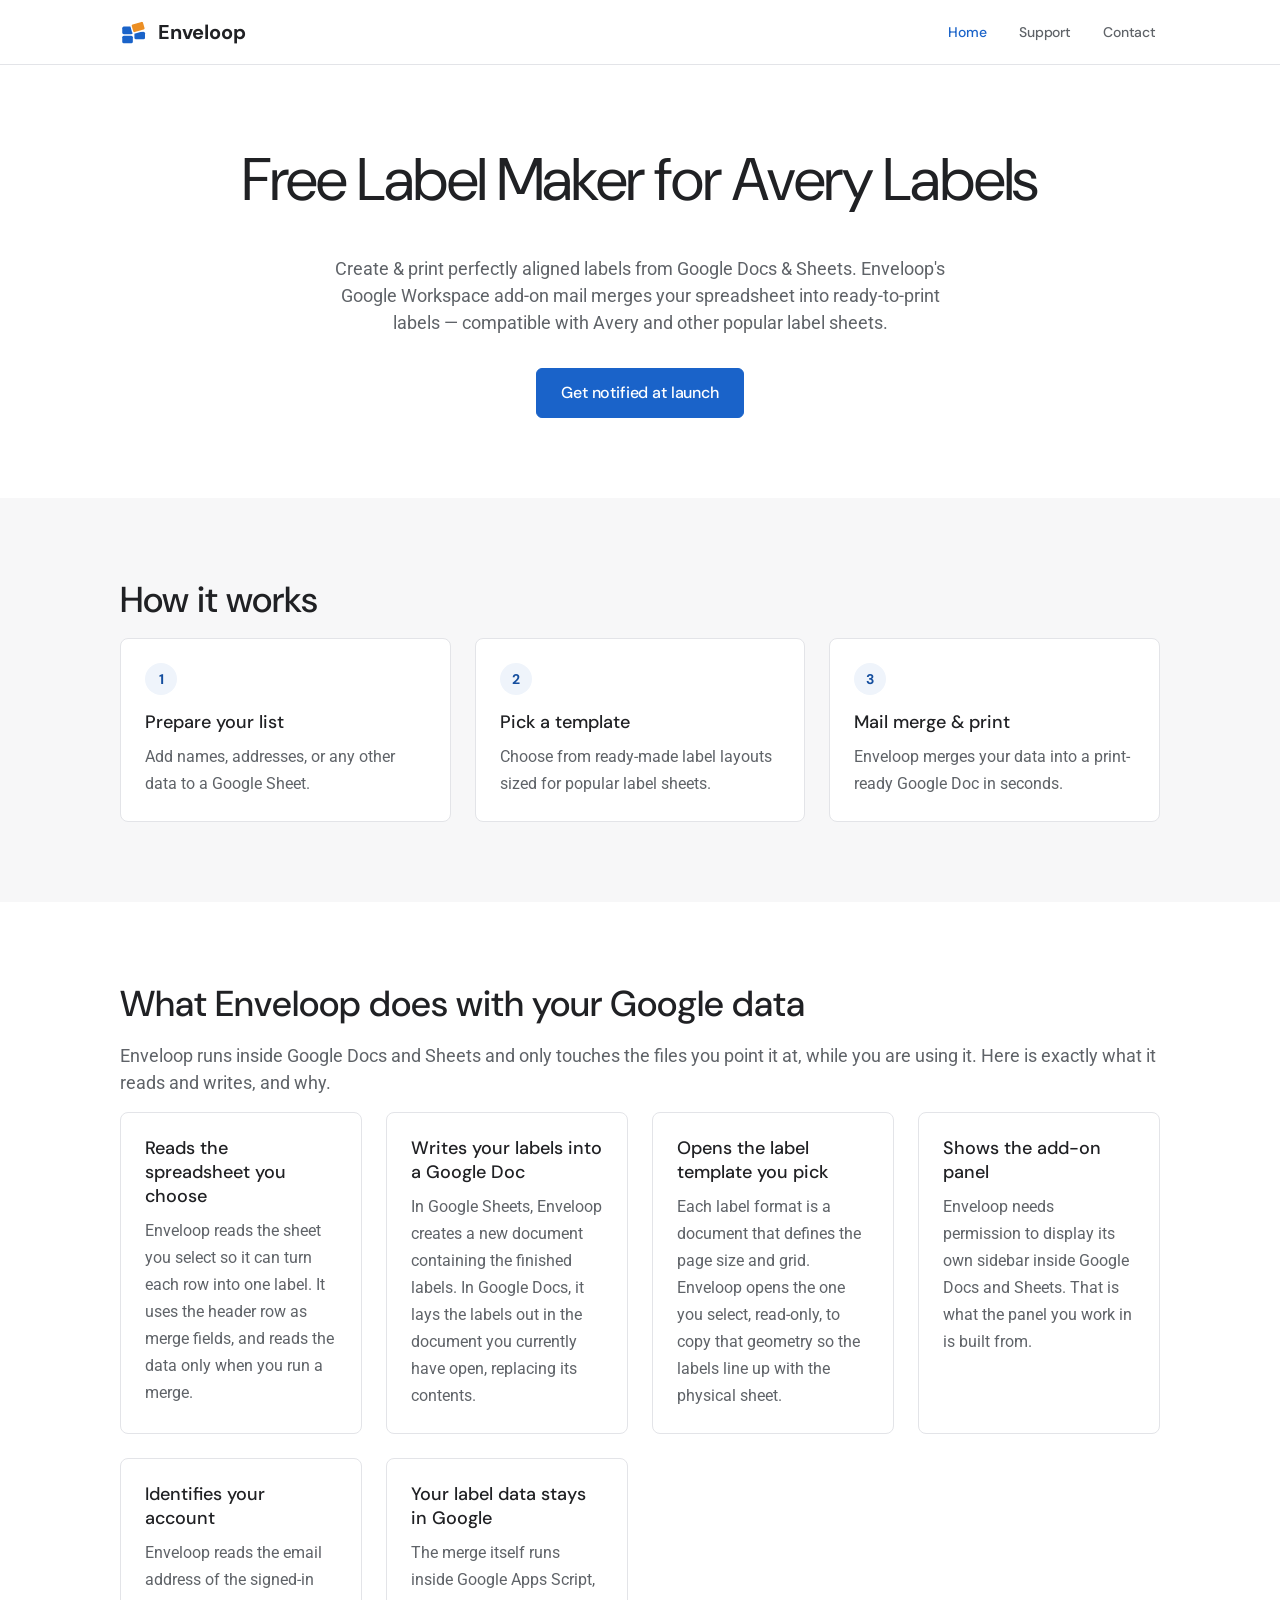
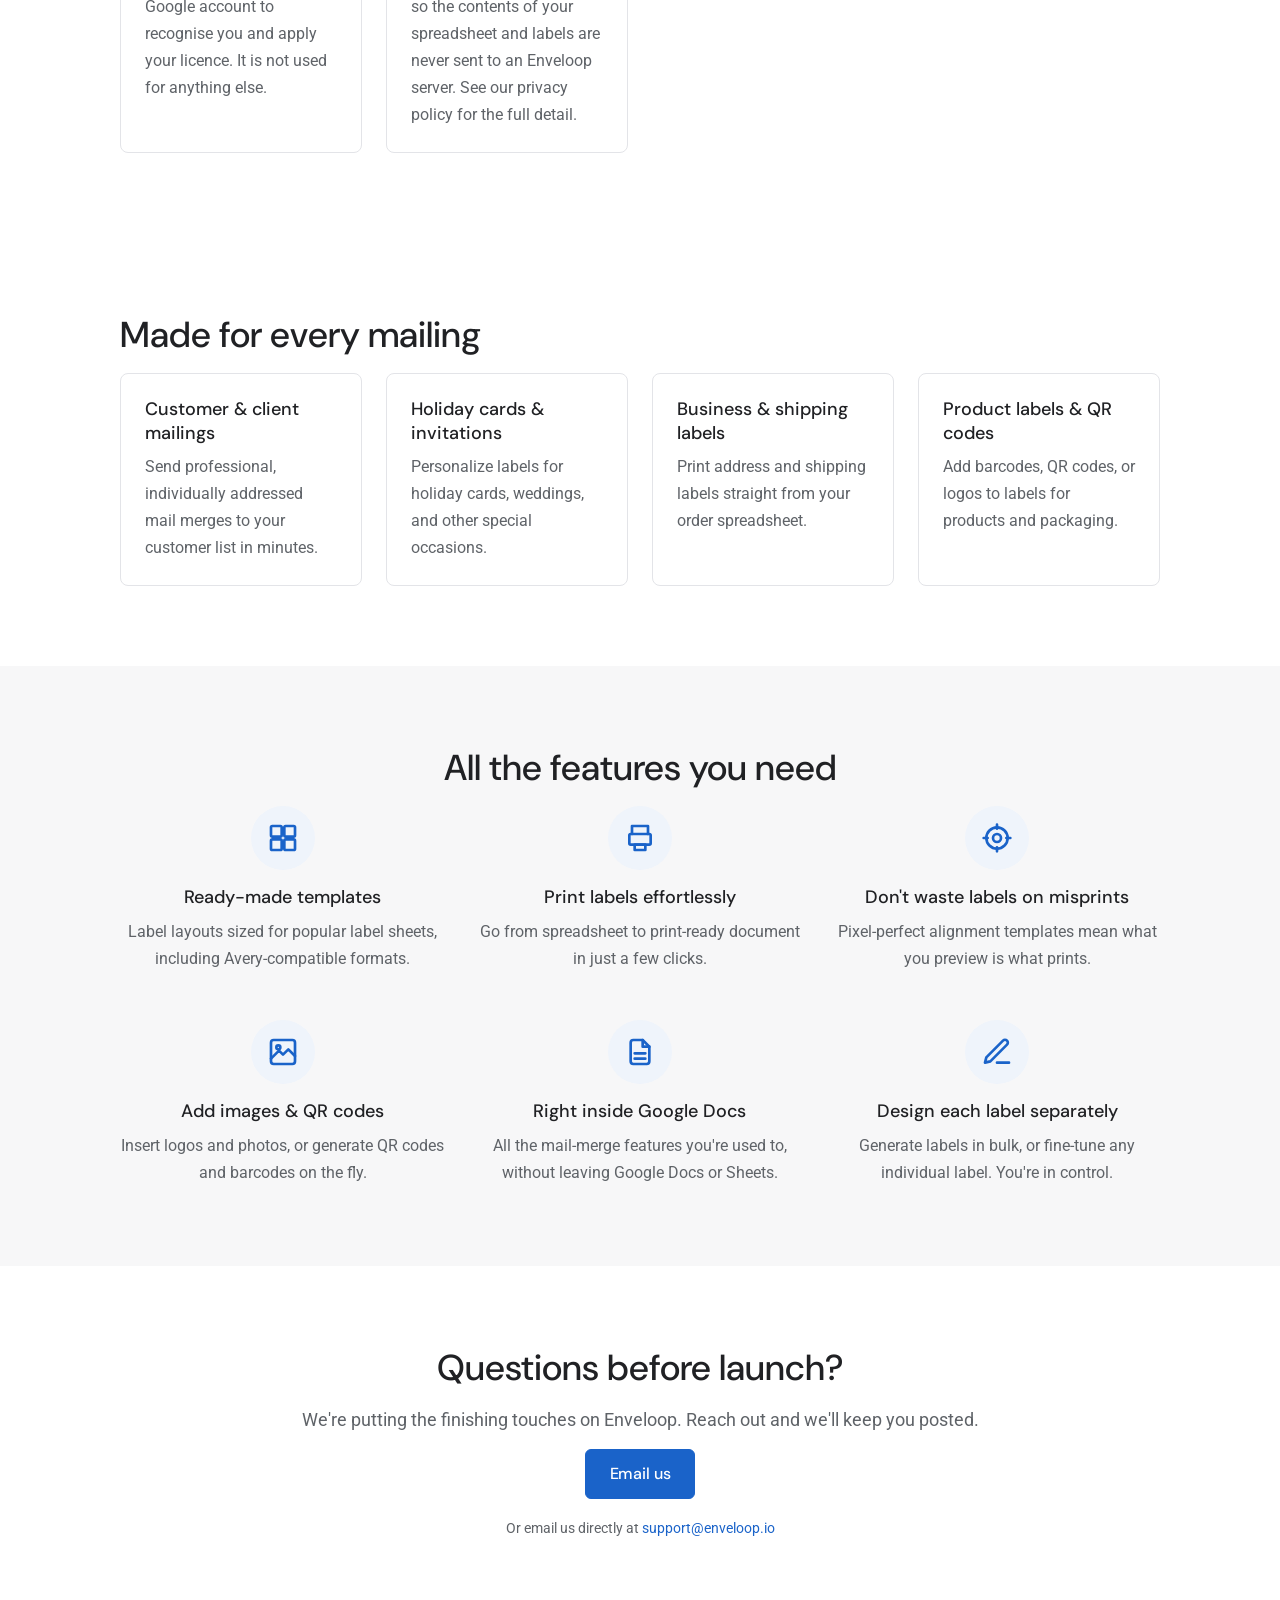
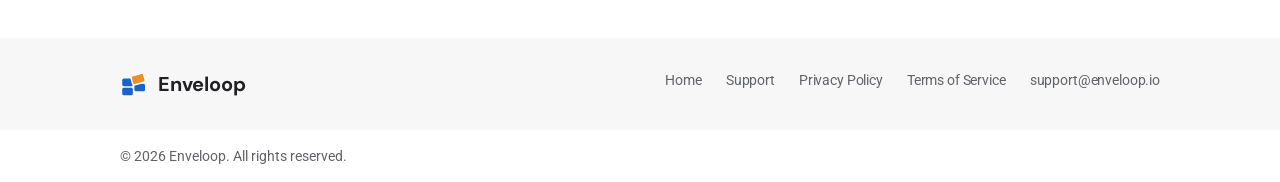
==== commit 8af78ba0: "Remove the pricing section from the site Payment is not wired up right now and every user gets full " ====
--- a/index.html
+++ b/index.html
@@ -29,7 +29,6 @@
       </a>
       <nav class="nav" id="nav-menu">
         <a href="index.html" aria-current="page">Home</a>
-        <a href="pricing.html">Pricing</a>
         <a href="support.html">Support</a>
         <a href="#contact">Contact</a>
       </nav>
@@ -50,7 +49,6 @@
         <p class="lede">Create &amp; print perfectly aligned labels from Google Docs &amp; Sheets. Enveloop's Google Workspace add-on mail merges your spreadsheet into ready-to-print labels — compatible with Avery and other popular label sheets.</p>
         <div class="hero-actions">
           <a class="btn btn-primary" href="mailto:support@enveloop.io?subject=Notify%20me%20when%20Enveloop%20launches">Get notified at launch</a>
-          <a class="btn btn-outlined" href="pricing.html">See pricing</a>
         </div>
       </div>
     </section>
@@ -230,7 +228,6 @@
         </div>
         <nav class="footer-nav">
           <a href="index.html">Home</a>
-          <a href="pricing.html">Pricing</a>
           <a href="support.html">Support</a>
           <a href="https://enveloop.io/privacy-policy.html">Privacy Policy</a>
           <a href="https://enveloop.io/terms-of-service.html">Terms of Service</a>
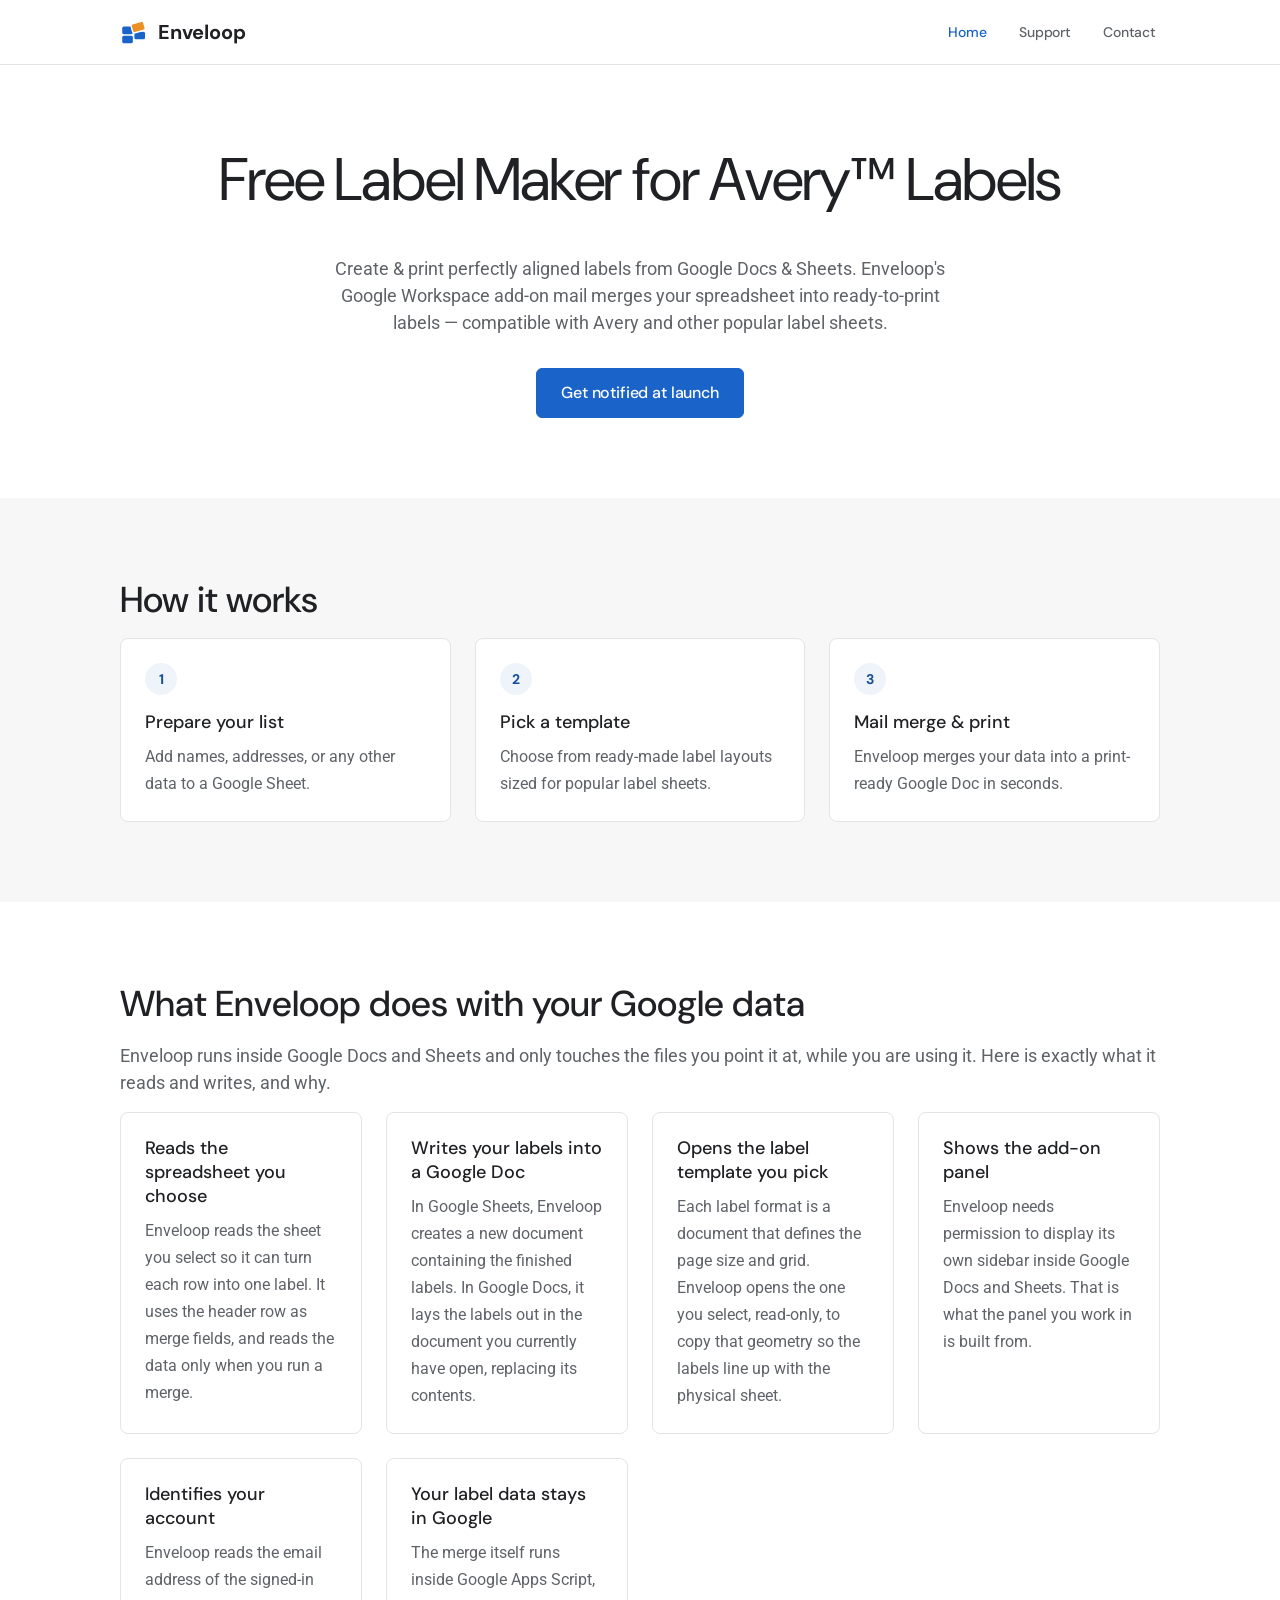
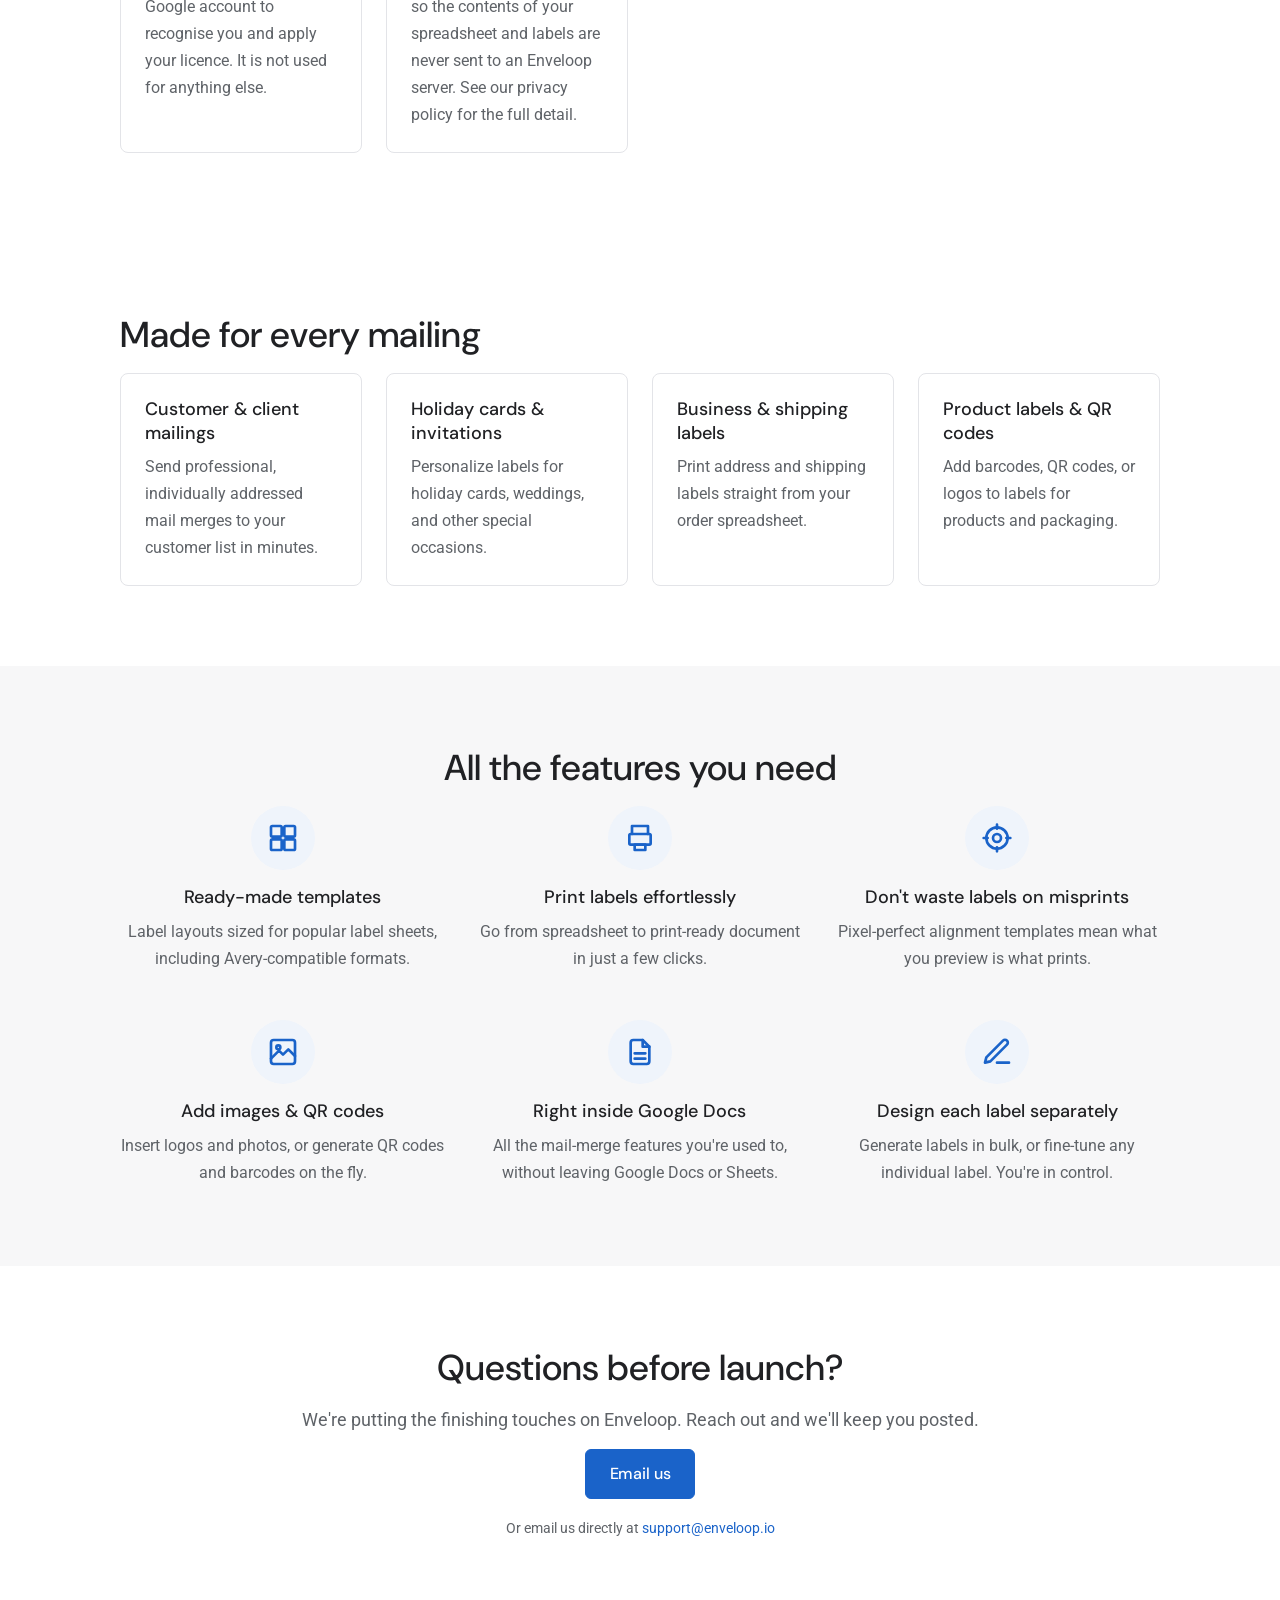
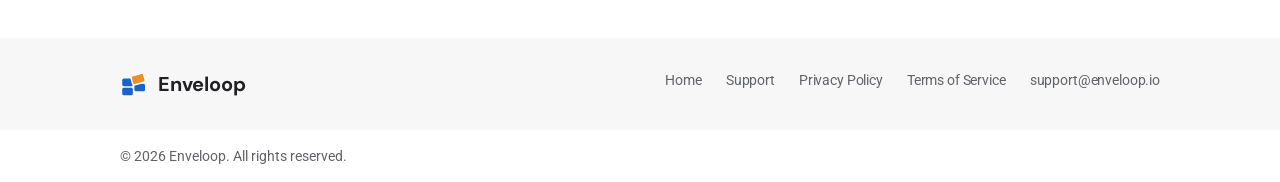
==== commit 377d41c6: "Add the trademark sign to Avery in the app name Google approved the Marketplace listing under the ex" ====
--- a/index.html
+++ b/index.html
@@ -3,11 +3,11 @@
 <head>
   <meta charset="UTF-8">
   <meta name="viewport" content="width=device-width, initial-scale=1">
-  <title>Free Label Maker for Avery Labels | Enveloop</title>
-  <meta name="description" content="Free Label Maker for Avery Labels is a Google Workspace add-on by Enveloop that mail merges your spreadsheet into perfectly aligned, ready-to-print labels. Works with Avery and other popular label sheets.">
-  <meta name="application-name" content="Free Label Maker for Avery Labels">
-  <meta property="og:site_name" content="Free Label Maker for Avery Labels">
-  <meta property="og:title" content="Free Label Maker for Avery Labels | Enveloop">
+  <title>Free Label Maker for Avery™ Labels | Enveloop</title>
+  <meta name="description" content="Free Label Maker for Avery™ Labels is a Google Workspace add-on by Enveloop that mail merges your spreadsheet into perfectly aligned, ready-to-print labels. Works with Avery and other popular label sheets.">
+  <meta name="application-name" content="Free Label Maker for Avery™ Labels">
+  <meta property="og:site_name" content="Free Label Maker for Avery™ Labels">
+  <meta property="og:title" content="Free Label Maker for Avery™ Labels | Enveloop">
   <meta property="og:description" content="Turn a Google Sheet into ready-to-print labels in minutes.">
   <meta property="og:image" content="assets/images/logo-512.png">
   <link rel="preconnect" href="https://fonts.googleapis.com">
@@ -45,7 +45,7 @@
   <main>
     <section class="section hero">
       <div class="container">
-        <h1>Free Label Maker for Avery Labels</h1>
+        <h1>Free Label Maker for Avery™ Labels</h1>
         <p class="lede">Create &amp; print perfectly aligned labels from Google Docs &amp; Sheets. Enveloop's Google Workspace add-on mail merges your spreadsheet into ready-to-print labels — compatible with Avery and other popular label sheets.</p>
         <div class="hero-actions">
           <a class="btn btn-primary" href="mailto:support@enveloop.io?subject=Notify%20me%20when%20Enveloop%20launches">Get notified at launch</a>
